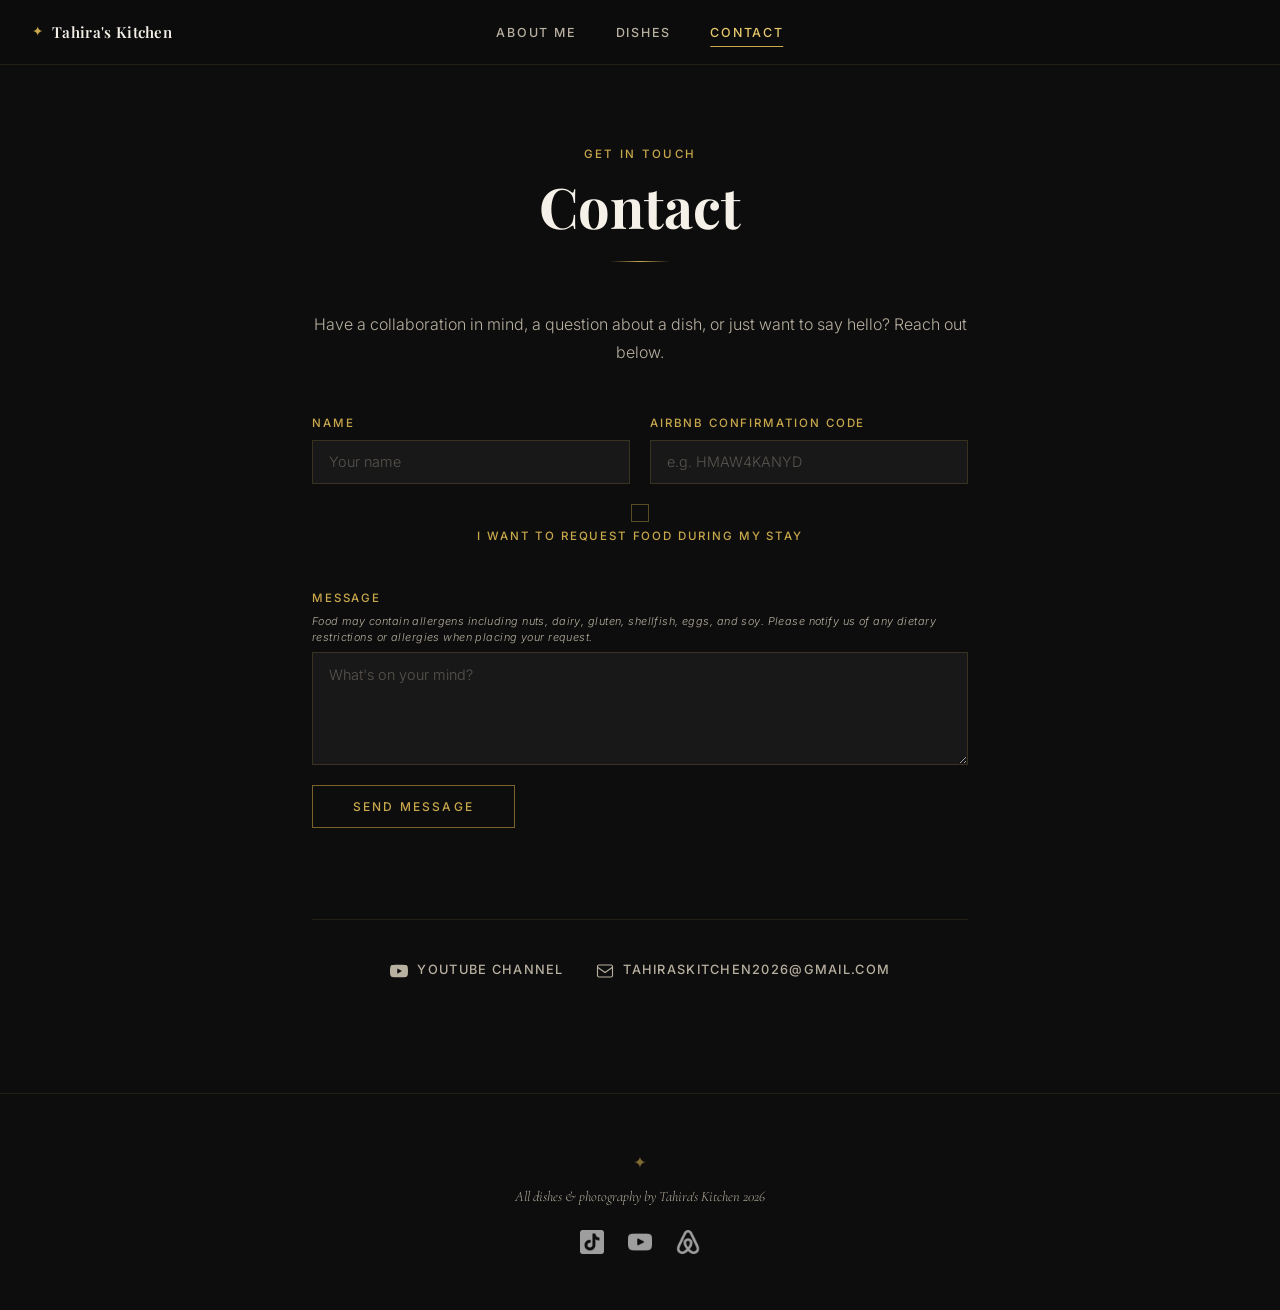
==== contact.html @ 58fab13c "Update contact.html" ====
<!DOCTYPE html>
<html lang="en">
<head>
  <!-- Favicon -->
  <link rel="icon" href="images/favicon.ico" type="image/x-icon">
  <link rel="icon" href="images/favicon.png" type="image/png" sizes="32x32">
  <link rel="icon" href="images/favicon.png" type="image/png" sizes="192x192">
  <link rel="apple-touch-icon" href="images/favicon.png" sizes="180x180">
  <meta charset="UTF-8" />
  <meta name="viewport" content="width=device-width, initial-scale=1.0" />
  <title>Tahira's Kitchen — Contact</title>
  <link rel="stylesheet" href="style.css" />
  <link rel="preconnect" href="https://fonts.googleapis.com" />
  <link rel="preconnect" href="https://fonts.gstatic.com" crossorigin />
  <link href="https://fonts.googleapis.com/css2?family=Playfair+Display:ital,wght@0,400;0,600;0,700;1,400;1,600&family=Inter:wght@300;400;500&family=Cormorant+Garamond:ital,wght@1,300;1,400&display=swap" rel="stylesheet" />
</head>
<body data-page="contact">

  <nav class="nav" id="nav" role="navigation" aria-label="Main navigation">
    <div class="nav-inner">
      <div class="nav-logo">
        <span class="nav-logo-mark">✦</span>
        <a href="index.html" class="nav-logo-text">Tahira's Kitchen</a>
      </div>
      <ul class="nav-links" role="list">
        <li><a href="index.html"   class="nav-link" data-page="about">About Me</a></li>
        <li><a href="dishes.html"  class="nav-link" data-page="dishes">Dishes</a></li>
        <li><a href="contact.html" class="nav-link" data-page="contact">Contact</a></li>
      </ul>
      <button class="nav-hamburger" id="hamburger" aria-label="Open menu" aria-expanded="false" aria-controls="mobile-menu">
        <span class="bar"></span>
        <span class="bar"></span>
        <span class="bar"></span>
      </button>
    </div>
    <div class="nav-mobile-menu" id="mobile-menu" aria-hidden="true">
      <ul role="list">
        <li><a href="index.html"   class="nav-mobile-link" data-page="about">About Me</a></li>
        <li><a href="dishes.html"  class="nav-mobile-link" data-page="dishes">Dishes</a></li>
        <li><a href="contact.html" class="nav-mobile-link" data-page="contact">Contact</a></li>
      </ul>
    </div>
  </nav>

  <main>
    <div class="section-header">
      <p class="section-eyebrow">Get in Touch</p>
      <h1 class="section-title">Contact</h1>
      <div class="header-rule"></div>
    </div>

    <div class="contact-wrap">
      <p class="contact-intro">Have a collaboration in mind, a question about a dish, or just want to say hello? Reach out below.</p>

      <form class="contact-form" id="contact-form" onsubmit="handleContactSubmit(event)">
        <div class="form-row">
          <div class="form-field">
            <label for="contact-name">Name</label>
            <input type="text" id="contact-name" name="name" placeholder="Your name" required />
          </div>
          <div class="form-field">
            <label for="contact-airbnb">Airbnb Confirmation Code</label>
            <input type="text" id="contact-airbnb" name="airbnb_code" placeholder="e.g. HMAW4KANYD" />
          </div>
        </div>
        <!-- Food order toggle -->
        <div class="form-field order-toggle-field">
          <label class="order-toggle-label">
            <span class="order-toggle-checkbox-wrap">
              <input type="checkbox" id="order-toggle" class="order-toggle-input" />
              <span class="order-toggle-box"></span>
            </span>
            I want to request food during my stay
          </label>
        </div>

        <!-- Order panel (hidden until checkbox checked) -->
        <div class="order-panel" id="order-panel" aria-hidden="true">

          <!-- STEP 1: Date range picker -->
          <div class="order-step" id="order-step-dates">
            <p class="order-list-eyebrow">Step 1 — Select your stay dates</p>
            <div class="order-cal-wrap">
              <div class="order-cal-fields">
                <div class="order-cal-field">
                  <label class="order-cal-label" for="order-checkin">Check-in</label>
                  <div class="order-cal-input-wrap">
                    <svg width="13" height="13" viewBox="0 0 13 13" fill="none" aria-hidden="true"><rect x="1" y="2" width="11" height="10" rx="1" stroke="currentColor" stroke-width="1.2"/><line x1="4" y1="1" x2="4" y2="4" stroke="currentColor" stroke-width="1.2" stroke-linecap="round"/><line x1="9" y1="1" x2="9" y2="4" stroke="currentColor" stroke-width="1.2" stroke-linecap="round"/><line x1="1" y1="5.5" x2="12" y2="5.5" stroke="currentColor" stroke-width="1.2"/></svg>
                    <input type="date" id="order-checkin" class="order-cal-input" />
                  </div>
                </div>
                <span class="order-cal-arrow">→</span>
                <div class="order-cal-field">
                  <label class="order-cal-label" for="order-checkout">Check-out</label>
                  <div class="order-cal-input-wrap">
                    <svg width="13" height="13" viewBox="0 0 13 13" fill="none" aria-hidden="true"><rect x="1" y="2" width="11" height="10" rx="1" stroke="currentColor" stroke-width="1.2"/><line x1="4" y1="1" x2="4" y2="4" stroke="currentColor" stroke-width="1.2" stroke-linecap="round"/><line x1="9" y1="1" x2="9" y2="4" stroke="currentColor" stroke-width="1.2" stroke-linecap="round"/><line x1="1" y1="5.5" x2="12" y2="5.5" stroke="currentColor" stroke-width="1.2"/></svg>
                    <input type="date" id="order-checkout" class="order-cal-input" />
                  </div>
                </div>
              </div>
              <p class="order-cal-hint" id="order-cal-hint"></p>
              <button type="button" class="order-cal-confirm-btn" id="order-cal-confirm">Continue to Menu</button>
            </div>
          </div>

          <!-- STEP 2: Per-night accordion (injected by JS) -->
          <div class="order-step" id="order-step-nights" hidden>
            <p class="order-list-eyebrow">Step 2 — Choose dishes &amp; time for each night</p>
            <div id="order-nights-wrap"></div>
            <div class="order-footer">
              <div class="order-total-wrap">
                <span class="order-total-label">Estimated Total</span>
                <span class="order-total-value" id="order-total-value">$0</span>
              </div>
              <button type="button" class="order-finish-btn" id="order-finish-btn">Finish Order</button>
            </div>
          </div>

          <!-- STEP 3: Summary (shown after Finish) -->
          <div class="order-summary" id="order-summary" hidden>
            <div class="order-summary-inner">
              <div class="order-summary-lines" id="order-summary-lines"></div>
              <div class="order-summary-total-row">
                <span class="order-summary-total-label">Total</span>
                <span class="order-summary-total-value" id="order-summary-total"></span>
              </div>
            </div>
            <button type="button" class="order-edit-btn" id="order-edit-btn">
              <svg width="11" height="11" viewBox="0 0 11 11" fill="none" xmlns="http://www.w3.org/2000/svg" aria-hidden="true">
                <path d="M7.5 1.5 9.5 3.5 3.5 9.5H1.5V7.5L7.5 1.5Z" stroke="currentColor" stroke-width="1.2" stroke-linejoin="round"/>
              </svg>
              Edit Order
            </button>
          </div>

          <!-- Hidden field: full order serialized for email -->
          <input type="hidden" name="food_order" id="food-order-hidden" />
        </div>

        <div class="form-field">
          <label for="contact-message">
            Message
            <span class="form-field-hint">Food may contain allergens including nuts, dairy, gluten, shellfish, eggs, and soy. Please notify us of any dietary restrictions or allergies when placing your request.</span>
          </label>
          <textarea id="contact-message" name="message" rows="5" placeholder="What's on your mind?" required></textarea>
        </div>
        <button type="submit" class="contact-submit">Send Message</button>
        <p class="form-note" id="form-note" aria-live="polite"></p>
      </form>

      <div class="contact-links">
        <a href="https://www.youtube.com/@TahirasKitchen2026" target="_blank" rel="noopener noreferrer" class="contact-social">
          <svg width="18" height="18" viewBox="0 0 24 24" fill="currentColor" aria-hidden="true"><path d="M23.5 6.2a3 3 0 0 0-2.1-2.1C19.5 3.6 12 3.6 12 3.6s-7.5 0-9.4.5A3 3 0 0 0 .5 6.2C0 8.1 0 12 0 12s0 3.9.5 5.8a3 3 0 0 0 2.1 2.1c1.9.5 9.4.5 9.4.5s7.5 0 9.4-.5a3 3 0 0 0 2.1-2.1C24 15.9 24 12 24 12s0-3.9-.5-5.8zM9.7 15.5V8.5l6.3 3.5-6.3 3.5z"/></svg>
          YouTube Channel
        </a>
        <a href="mailto:TahirasKitchen2026@gmail.com" class="contact-social">
          <svg width="18" height="18" viewBox="0 0 24 24" fill="none" stroke="currentColor" stroke-width="1.5" aria-hidden="true"><rect x="2" y="4" width="20" height="16" rx="2"/><path d="m2 7 10 7 10-7"/></svg>
          TahirasKitchen2026@gmail.com
        </a>
      </div>
    </div>
  </main>

  <footer class="site-footer">
    <div class="footer-inner">
      <span class="footer-mark">✦</span>
      <p>All dishes &amp; photography by <em>Tahira's Kitchen 2026</em></p>
      <div class="footer-social">
        <a href="https://www.tiktok.com/@Tahi.t1" target="_blank" rel="noopener noreferrer" class="footer-social-link" aria-label="TikTok">
          <img src="images/tiktok.png" alt="TikTok" class="footer-social-icon" />
        </a>
        <a href="https://www.youtube.com/@TahirasKitchen2026" target="_blank" rel="noopener noreferrer" class="footer-social-link" aria-label="YouTube">
          <img src="images/youtube.png" alt="YouTube" class="footer-social-icon" />
        </a>
        <a href="https://www.airbnb.com/rooms/YourListingID" target="_blank" rel="noopener noreferrer" class="footer-social-link" aria-label="Airbnb">
          <img src="images/airbnb.png" alt="Airbnb" class="footer-social-icon" />
        </a>
      </div>
    </div>
  </footer>

  <script src="main.js"></script>
</body>
</html>
---- style.css ----
/* ============================================
   THE PORTRAIT KITCHEN — style.css
   Palette: Matte Black / Warm White / Gold
   ============================================ */

:root {
  --black:       #0d0d0d;
  --black-soft:  #141414;
  --black-card:  #181818;
  --black-hover: #1e1e1e;
  --white:       #f5f0e8;
  --white-dim:   #b8b0a0;
  --gold:        #c9a84c;
  --gold-bright: #e8c96d;
  --gold-dim:    #7a6228;
  --gold-glow:   rgba(201, 168, 76, 0.15);

  --font-display: 'Playfair Display', Georgia, serif;
  --font-body:    'Inter', system-ui, sans-serif;
  --font-italic:  'Cormorant Garamond', Georgia, serif;

  --nav-h: 64px;
  --transition: 0.4s cubic-bezier(0.25, 0.46, 0.45, 0.94);
}

/* ---- Reset & Base ---- */
*, *::before, *::after { box-sizing: border-box; margin: 0; padding: 0; }

html { scroll-behavior: smooth; }

body {
  background: var(--black);
  color: var(--white);
  font-family: var(--font-body);
  font-weight: 300;
  line-height: 1.6;
  -webkit-font-smoothing: antialiased;
}

img { display: block; width: 100%; height: 100%; object-fit: cover; }

a { text-decoration: none; color: inherit; }

ul[role="list"] { list-style: none; }


/* ================================================
   NAV
   ================================================ */

.nav {
  position: sticky;
  top: 0;
  z-index: 100;
  background: rgba(13, 13, 13, 0.96);
  backdrop-filter: blur(10px);
  -webkit-backdrop-filter: blur(10px);
  border-bottom: 1px solid rgba(201, 168, 76, 0.12);
}

.nav-inner {
  display: flex;
  align-items: center;
  justify-content: space-between;
  height: var(--nav-h);
  max-width: 1400px;
  margin: 0 auto;
  padding: 0 2rem;
  position: relative;
}

/* Logo — always left column */
.nav-logo {
  display: flex;
  align-items: center;
  gap: 0.55rem;
  justify-self: start;
}

.nav-logo-mark {
  color: var(--gold);
  font-size: 0.85rem;
  animation: pulse-gold 3s ease-in-out infinite;
}

.nav-logo-text {
  font-family: var(--font-display);
  font-size: 0.95rem;
  font-weight: 600;
  letter-spacing: 0.02em;
  color: var(--white);
  white-space: nowrap;
}

/* Desktop nav links — absolutely centered in the bar */
.nav-links {
  position: absolute;
  left: 50%;
  transform: translateX(-50%);
  display: flex;
  align-items: center;
  gap: 0.25rem;
}

.nav-link {
  position: relative;
  padding: 0.45rem 1.1rem;
  font-size: 0.78rem;
  letter-spacing: 0.14em;
  text-transform: uppercase;
  font-weight: 500;
  color: var(--white-dim);
  transition: color var(--transition);
}

.nav-link::after {
  content: '';
  position: absolute;
  bottom: 0;
  left: 50%;
  transform: translateX(-50%);
  width: 0;
  height: 1px;
  background: var(--gold);
  transition: width 0.35s ease;
}

.nav-link:hover {
  color: var(--white);
}

.nav-link:hover::after,
.nav-link.active::after {
  width: calc(100% - 2.2rem);
}

.nav-link.active {
  color: var(--gold-bright);
}

/* Hamburger — hidden on desktop */
.nav-hamburger {
  display: none;
  flex-direction: column;
  justify-content: center;
  gap: 5px;
  width: 36px;
  height: 36px;
  background: none;
  border: none;
  cursor: pointer;
  padding: 4px;
}

.bar {
  display: block;
  width: 100%;
  height: 1.5px;
  background: var(--white);
  border-radius: 2px;
  transition: transform 0.35s ease, opacity 0.25s ease;
  transform-origin: center;
}

/* Hamburger open state */
.nav-hamburger.open .bar:nth-child(1) { transform: translateY(6.5px) rotate(45deg); }
.nav-hamburger.open .bar:nth-child(2) { opacity: 0; transform: scaleX(0); }
.nav-hamburger.open .bar:nth-child(3) { width: 100%; transform: translateY(-6.5px) rotate(-45deg); }

/* Mobile dropdown */
.nav-mobile-menu {
  overflow: hidden;
  max-height: 0;
  transition: max-height 0.4s cubic-bezier(0.25, 0.46, 0.45, 0.94);
  border-top: 0px solid rgba(201, 168, 76, 0);
}

.nav-mobile-menu.open {
  max-height: 220px;
  border-top: 1px solid rgba(201, 168, 76, 0.12);
}

.nav-mobile-menu ul {
  display: flex;
  flex-direction: column;
  align-items: center;
  padding: 0.5rem 0 1rem;
}

.nav-mobile-link {
  display: block;
  padding: 0.85rem 2rem;
  font-size: 0.82rem;
  letter-spacing: 0.14em;
  text-transform: uppercase;
  font-weight: 500;
  color: var(--white-dim);
  text-align: center;
  transition: color 0.25s ease;
}

.nav-mobile-link:hover,
.nav-mobile-link.active {
  color: var(--gold-bright);
}


/* ================================================
   PAGE SECTIONS
   ================================================ */

.page-section {
  scroll-margin-top: var(--nav-h);
}


/* ================================================
   ABOUT SECTION
   ================================================ */

.hero {
  text-align: center;
  padding: 5rem 2rem 2rem;
}

.hero-inner {
  display: flex;
  flex-direction: column;
  align-items: center;
  gap: 0.6rem;
}

@keyframes pulse-gold {
  0%, 100% { opacity: 1; transform: scale(1); }
  50%       { opacity: 0.6; transform: scale(0.88); }
}

.logo-mark {
  color: var(--gold);
  font-size: 1.6rem;
  animation: pulse-gold 3s ease-in-out infinite;
  margin-bottom: 0.25rem;
}

.site-title {
  font-family: var(--font-display);
  font-size: clamp(2.6rem, 7vw, 5.5rem);
  font-weight: 700;
  letter-spacing: -0.01em;
  color: var(--white);
  line-height: 1.1;
}

.site-tagline {
  font-family: var(--font-italic);
  font-style: italic;
  font-size: clamp(0.95rem, 2vw, 1.2rem);
  color: var(--gold);
  font-weight: 300;
  letter-spacing: 0.08em;
}

.header-rule {
  width: 60px;
  height: 1px;
  background: linear-gradient(90deg, transparent, var(--gold), transparent);
  margin: 1.5rem auto 0;
}

/* About body */
.about-content {
  max-width: 1100px;
  margin: 0 auto;
  padding: 4rem 2rem 6rem;
}

.about-grid {
  display: grid;
  grid-template-columns: 1fr 1.4fr;
  gap: 4rem;
  align-items: start;
}

.about-photo-wrap {
  position: sticky;
  top: calc(var(--nav-h) + 2rem);
}

.about-photo-placeholder {
  aspect-ratio: 3 / 4;
  background: var(--black-card);
  border: 1px solid rgba(201, 168, 76, 0.15);
  display: flex;
  align-items: center;
  justify-content: center;
  color: var(--gold-dim);
  font-size: 0.8rem;
  letter-spacing: 0.1em;
  text-transform: uppercase;
  font-style: italic;
}

/* Replace the placeholder with a real image:
   <img src="images/your-photo.jpg" alt="Your Name" class="about-photo" />
   and give it:  width:100%; height:100%; object-fit:cover; */

.about-eyebrow {
  font-size: 0.72rem;
  letter-spacing: 0.2em;
  text-transform: uppercase;
  color: var(--gold);
  font-weight: 500;
  margin-bottom: 1rem;
}

.about-heading {
  font-family: var(--font-display);
  font-size: clamp(1.8rem, 4vw, 2.8rem);
  font-weight: 600;
  line-height: 1.2;
  color: var(--white);
  margin-bottom: 1.75rem;
}

.about-heading em {
  font-style: italic;
  color: var(--gold-bright);
}

.about-body {
  color: var(--white-dim);
  font-size: 1rem;
  line-height: 1.85;
  margin-bottom: 1.25rem;
}

.about-cta {
  display: inline-block;
  margin-top: 1rem;
  padding: 0.75rem 2rem;
  border: 1px solid var(--gold-dim);
  font-size: 0.75rem;
  letter-spacing: 0.18em;
  text-transform: uppercase;
  color: var(--gold);
  font-weight: 500;
  transition: background var(--transition), color var(--transition), border-color var(--transition);
}

.about-cta:hover {
  background: var(--gold);
  color: var(--black);
  border-color: var(--gold);
}


/* ================================================
   SECTION HEADERS (Dishes / Contact)
   ================================================ */

.section-header {
  text-align: center;
  padding: 5rem 2rem 3rem;
}

.section-eyebrow {
  font-size: 0.72rem;
  letter-spacing: 0.2em;
  text-transform: uppercase;
  color: var(--gold);
  font-weight: 500;
  margin-bottom: 0.75rem;
}

.section-title {
  font-family: var(--font-display);
  font-size: clamp(2rem, 5vw, 3.5rem);
  font-weight: 700;
  color: var(--white);
  line-height: 1.1;
  margin-bottom: 0.75rem;
}

.section-sub {
  font-size: 0.82rem;
  color: var(--white-dim);
  letter-spacing: 0.1em;
  text-transform: uppercase;
}


/* ================================================
   GALLERY GRID
   ================================================ */

.gallery {
  display: grid;
  grid-template-columns: repeat(auto-fill, minmax(min(100%, 340px), 1fr));
  gap: 1.5px;
  max-width: 1400px;
  margin: 0 auto;
  padding: 0 1.5px 6rem;
}


/* ================================================
   CARDS
   ================================================ */

.card {
  position: relative;
  background: var(--black-card);
  overflow: hidden;
  cursor: pointer;
  aspect-ratio: 4 / 5;
  opacity: 0;
  transform: translateY(24px);
  transition: opacity 0.6s ease, transform 0.6s ease;
}

.card.visible {
  opacity: 1;
  transform: translateY(0);
}

/* Shimmer sweep */
.card::before {
  content: '';
  position: absolute;
  inset: 0;
  background: linear-gradient(
    115deg,
    transparent 30%,
    rgba(201, 168, 76, 0.08) 50%,
    transparent 70%
  );
  background-size: 200% 100%;
  background-position: -100% 0;
  z-index: 2;
  transition: background-position 0.7s ease;
  pointer-events: none;
}

.card:hover::before { background-position: 200% 0; }

/* Gold border reveal */
.card::after {
  content: '';
  position: absolute;
  inset: 0;
  border: 1px solid transparent;
  transition: border-color var(--transition);
  z-index: 3;
  pointer-events: none;
}

.card:hover::after { border-color: var(--gold-dim); }

.card-image {
  position: absolute;
  inset: 0;
  overflow: hidden;
}

.card-image img {
  transition: transform 0.8s cubic-bezier(0.25, 0.46, 0.45, 0.94), filter 0.8s ease;
  filter: grayscale(20%) brightness(0.85);
}

.card:hover .card-image img {
  transform: scale(1.06);
  filter: grayscale(0%) brightness(0.75);
}

.card-overlay {
  position: absolute;
  inset: 0;
  background: linear-gradient(to top, rgba(0,0,0,0.92) 0%, rgba(0,0,0,0.5) 40%, rgba(0,0,0,0.1) 70%, transparent 100%);
  z-index: 1;
}

.card-content {
  position: absolute;
  bottom: 0;
  left: 0;
  right: 0;
  padding: 1.75rem 1.5rem 1.5rem;
  z-index: 4;
  transform: translateY(4px);
  transition: transform var(--transition);
}

.card:hover .card-content { transform: translateY(0); }

.card-category {
  font-size: 0.68rem;
  letter-spacing: 0.18em;
  text-transform: uppercase;
  color: var(--gold);
  margin-bottom: 0.5rem;
  font-weight: 500;
  opacity: 0;
  transform: translateY(6px);
  transition: opacity 0.4s ease 0.05s, transform 0.4s ease 0.05s;
}

.card:hover .card-category { opacity: 1; transform: translateY(0); }

.card-title {
  font-family: var(--font-display);
  font-size: clamp(1.1rem, 2.5vw, 1.45rem);
  font-weight: 600;
  line-height: 1.25;
  margin-bottom: 0.65rem;
  color: var(--white);
}

/* Title row: title left, price right */
.card-title-row {
  display: flex;
  align-items: baseline;
  justify-content: space-between;
  gap: 0.75rem;
  margin-bottom: 0.65rem;
}

.card-price {
  font-family: var(--font-body);
  font-size: 0.8rem;
  font-weight: 500;
  letter-spacing: 0.06em;
  color: var(--gold-bright);
  white-space: nowrap;
  flex-shrink: 0;
  opacity: 0.9;
}

.card-description {
  font-size: 0.82rem;
  color: var(--white-dim);
  line-height: 1.6;
  font-weight: 300;
  max-height: 0;
  overflow: hidden;
  opacity: 0;
  transition: max-height 0.5s ease, opacity 0.4s ease 0.1s;
}

.card:hover .card-description { max-height: 80px; opacity: 1; }

.card-image-fallback {
  position: absolute;
  inset: 0;
  background: linear-gradient(135deg, #1a1a1a, #0d0d0d);
  display: flex;
  align-items: center;
  justify-content: center;
  font-size: 3rem;
  opacity: 0.3;
}


/* ================================================
   CARD FLIP — Ingredient List
   ================================================ */

/* Wrapper that holds perspective */
.card-flip-wrapper {
  perspective: 1200px;
  position: absolute;
  inset: 0;
  pointer-events: none; /* let the front face handle its own clicks */
}

/* Inner container that rotates */
.card-flip-inner {
  position: relative;
  width: 100%;
  height: 100%;
  transform-style: preserve-3d;
  transition: transform 0.65s cubic-bezier(0.4, 0.2, 0.2, 1);
  pointer-events: none;
}

/* Flipped state — applied to .card.flipped .card-flip-inner */
.card.flipped .card-flip-inner {
  transform: rotateY(180deg);
}

/* Both faces */
.card-front,
.card-back {
  position: absolute;
  inset: 0;
  backface-visibility: hidden;
  -webkit-backface-visibility: hidden;
  pointer-events: auto;
}

/* Front face: holds the existing image + overlay + content */
.card-front {
  transform: rotateY(0deg);
}

/* Back face: ingredient panel */
.card-back {
  transform: rotateY(180deg);
  background: var(--black-card);
  border: 1px solid rgba(201, 168, 76, 0.18);
  display: flex;
  flex-direction: column;
  padding: 1.75rem 1.5rem 1.5rem;
  overflow-y: auto;
}

.card-back-header {
  display: flex;
  align-items: center;
  justify-content: space-between;
  margin-bottom: 1.1rem;
  padding-bottom: 0.75rem;
  border-bottom: 1px solid rgba(201, 168, 76, 0.15);
  flex-shrink: 0;
}

.card-back-title {
  font-family: var(--font-display);
  font-size: 0.88rem;
  font-weight: 600;
  color: var(--white);
  line-height: 1.3;
}

.card-back-close {
  background: none;
  border: none;
  color: var(--gold);
  font-size: 1.1rem;
  cursor: pointer;
  line-height: 1;
  padding: 0.2rem 0.35rem;
  opacity: 0.7;
  transition: opacity 0.2s ease;
  flex-shrink: 0;
}

.card-back-close:hover { opacity: 1; }

.card-back-eyebrow {
  font-size: 0.65rem;
  letter-spacing: 0.18em;
  text-transform: uppercase;
  color: var(--gold);
  font-weight: 500;
  margin-bottom: 0.6rem;
  flex-shrink: 0;
}

.card-ingredients {
  list-style: none;
  display: flex;
  flex-direction: column;
  gap: 0.45rem;
  overflow-y: auto;
  flex: 1;
}

.card-ingredients li {
  display: flex;
  align-items: center;
  gap: 0.55rem;
  font-size: 0.8rem;
  color: var(--white-dim);
  font-weight: 300;
  line-height: 1.4;
}

.card-ingredients li::before {
  content: '✦';
  color: var(--gold);
  font-size: 0.45rem;
  flex-shrink: 0;
  opacity: 0.7;
}

/* Actions container: stacks vertically on desktop, side-by-side on mobile */
.card-actions {
  display: flex;
  flex-direction: column;
  gap: 0.35rem;
  margin-top: 0.85rem;
  opacity: 0;
  transform: translateY(6px);
  transition: opacity 0.35s ease 0.1s, transform 0.35s ease 0.1s;
}

.card:hover .card-actions { opacity: 1; transform: translateY(0); }

/* Ingredient List button */
.card-ingredients-btn {
  display: inline-flex;
  align-items: center;
  gap: 0.4rem;
  font-size: 0.72rem;
  letter-spacing: 0.14em;
  text-transform: uppercase;
  color: var(--white-dim);
  font-weight: 500;
  background: none;
  border: none;
  cursor: pointer;
  padding: 0;
  font-family: var(--font-body);
  transition: color 0.25s ease;
}

.card-ingredients-btn:hover { color: var(--gold-bright); }

/* Watch on YouTube link */
.card-watch {
  display: inline-flex;
  align-items: center;
  gap: 0.4rem;
  font-size: 0.72rem;
  letter-spacing: 0.14em;
  text-transform: uppercase;
  color: var(--gold);
  font-weight: 500;
}

.card-watch svg { flex-shrink: 0; }



/* ================================================
   FILTER TOOLBAR
   ================================================ */

.filter-toolbar {
  display: flex;
  align-items: center;
  justify-content: space-between;
  gap: 1rem;
  max-width: 1400px;
  margin: 0 auto 0;
  padding: 1.25rem 1.5px 1.5rem;
}

/* ---- Left side ---- */
.filter-left {
  display: flex;
  align-items: center;
  gap: 0.75rem;
  flex-shrink: 0;
}

.filter-dropdown-wrap {
  position: relative;
}

.filter-btn {
  display: inline-flex;
  align-items: center;
  gap: 0.5rem;
  padding: 0.55rem 1.1rem;
  background: transparent;
  border: 1px solid rgba(201, 168, 76, 0.3);
  color: var(--white-dim);
  font-family: var(--font-body);
  font-size: 0.72rem;
  letter-spacing: 0.14em;
  text-transform: uppercase;
  font-weight: 500;
  cursor: pointer;
  transition: color var(--transition), border-color var(--transition), background var(--transition);
  white-space: nowrap;
  position: relative;
}

.filter-btn:hover,
.filter-btn.active {
  color: var(--gold-bright);
  border-color: var(--gold);
}

.filter-btn.active {
  background: rgba(201, 168, 76, 0.08);
}

.filter-active-count {
  display: none;
  background: var(--gold);
  color: var(--black);
  font-size: 0.6rem;
  font-weight: 700;
  min-width: 16px;
  height: 16px;
  border-radius: 8px;
  padding: 0 4px;
  align-items: center;
  justify-content: center;
  line-height: 1;
}

.filter-active-count.visible {
  display: inline-flex;
}

/* Filter panel (dropdown) */
.filter-panel {
  position: absolute;
  top: calc(100% + 8px);
  left: 0;
  z-index: 200;
  background: #1a1a1a;
  border: 1px solid rgba(201, 168, 76, 0.2);
  min-width: 220px;
  padding: 1rem;
  opacity: 0;
  transform: translateY(-6px);
  pointer-events: none;
  transition: opacity 0.25s ease, transform 0.25s ease;
}

.filter-panel.open {
  opacity: 1;
  transform: translateY(0);
  pointer-events: auto;
}

.filter-panel-header {
  display: flex;
  align-items: center;
  justify-content: space-between;
  margin-bottom: 0.85rem;
  padding-bottom: 0.65rem;
  border-bottom: 1px solid rgba(201, 168, 76, 0.12);
}

.filter-panel-title {
  font-size: 0.68rem;
  letter-spacing: 0.18em;
  text-transform: uppercase;
  color: var(--gold);
  font-weight: 500;
}

.filter-clear-btn {
  background: none;
  border: none;
  font-family: var(--font-body);
  font-size: 0.68rem;
  letter-spacing: 0.08em;
  text-transform: uppercase;
  color: var(--white-dim);
  cursor: pointer;
  padding: 0;
  transition: color 0.2s ease;
}

.filter-clear-btn:hover { color: var(--gold-bright); }

.filter-tag-list {
  display: flex;
  flex-direction: column;
  gap: 0.5rem;
  margin-bottom: 1rem;
  list-style: none;
}

.filter-tag-item {
  display: flex;
  align-items: center;
  gap: 0.6rem;
  cursor: pointer;
}

.filter-tag-item input[type="checkbox"] {
  appearance: none;
  -webkit-appearance: none;
  width: 14px;
  height: 14px;
  border: 1px solid rgba(201, 168, 76, 0.35);
  background: transparent;
  cursor: pointer;
  flex-shrink: 0;
  position: relative;
  transition: border-color 0.2s ease, background 0.2s ease;
}

.filter-tag-item input[type="checkbox"]:checked {
  background: var(--gold);
  border-color: var(--gold);
}

.filter-tag-item input[type="checkbox"]:checked::after {
  content: '';
  position: absolute;
  left: 3px;
  top: 1px;
  width: 5px;
  height: 8px;
  border: 1.5px solid var(--black);
  border-top: none;
  border-left: none;
  transform: rotate(45deg);
}

.filter-tag-item label {
  font-size: 0.8rem;
  color: var(--white-dim);
  cursor: pointer;
  font-weight: 300;
  transition: color 0.2s ease;
  user-select: none;
}

.filter-tag-item:hover label,
.filter-tag-item input:checked + label {
  color: var(--white);
}

.filter-apply-btn {
  width: 100%;
  padding: 0.55rem;
  background: transparent;
  border: 1px solid var(--gold-dim);
  color: var(--gold);
  font-family: var(--font-body);
  font-size: 0.7rem;
  letter-spacing: 0.16em;
  text-transform: uppercase;
  font-weight: 500;
  cursor: pointer;
  transition: background var(--transition), color var(--transition), border-color var(--transition);
}

.filter-apply-btn:hover {
  background: var(--gold);
  color: var(--black);
  border-color: var(--gold);
}

/* ---- Right side: search ---- */
.filter-right {
  flex: 1;
  max-width: 320px;
  margin-left: auto;
}

.filter-search-wrap {
  position: relative;
  display: flex;
  align-items: center;
}

.filter-search-icon {
  position: absolute;
  left: 0.8rem;
  color: var(--white-dim);
  pointer-events: none;
  flex-shrink: 0;
}

.filter-search {
  width: 100%;
  background: var(--black-card);
  border: 1px solid rgba(201, 168, 76, 0.18);
  color: var(--white);
  font-family: var(--font-body);
  font-size: 0.82rem;
  font-weight: 300;
  padding: 0.55rem 2.2rem 0.55rem 2.4rem;
  outline: none;
  transition: border-color var(--transition);
  -webkit-appearance: none;
}

.filter-search::placeholder { color: rgba(184, 176, 160, 0.4); }
.filter-search:focus { border-color: var(--gold); }
/* hide browser's native clear X */
.filter-search::-webkit-search-cancel-button { display: none; }

.filter-search-clear {
  position: absolute;
  right: 0.6rem;
  background: none;
  border: none;
  color: var(--white-dim);
  font-size: 0.72rem;
  cursor: pointer;
  padding: 0.2rem;
  line-height: 1;
  transition: color 0.2s ease;
}

.filter-search-clear:hover { color: var(--gold-bright); }

/* Results message */
.filter-results-msg {
  text-align: center;
  font-size: 0.78rem;
  letter-spacing: 0.1em;
  text-transform: uppercase;
  color: var(--white-dim);
  font-style: italic;
  min-height: 1.2em;
  padding: 0 1.5px 1rem;
  max-width: 1400px;
  margin: 0 auto;
}

/* No-results message inside gallery */
.gallery-empty-msg {
  grid-column: 1 / -1;
  padding: 4rem 2rem;
  text-align: center;
  color: var(--white-dim);
  font-style: italic;
  font-size: 0.9rem;
}


/* ================================================
   CONTACT — FOOD ORDER PANEL
   ================================================ */

/* Toggle row */
.order-toggle-field { margin-bottom: 0.25rem; }

.order-toggle-label {
  display: inline-flex;
  align-items: center;
  gap: 0.75rem;
  cursor: pointer;
  font-size: 0.88rem;
  color: var(--white);
  font-weight: 400;
  user-select: none;
  letter-spacing: 0.02em;
}

.order-toggle-checkbox-wrap {
  position: relative;
  flex-shrink: 0;
  width: 18px;
  height: 18px;
}

.order-toggle-input {
  position: absolute;
  opacity: 0;
  width: 0;
  height: 0;
}

.order-toggle-box {
  display: block;
  width: 18px;
  height: 18px;
  border: 1px solid rgba(201, 168, 76, 0.4);
  background: transparent;
  transition: background 0.2s ease, border-color 0.2s ease;
  flex-shrink: 0;
  position: relative;
}

.order-toggle-input:checked ~ .order-toggle-box {
  background: var(--gold);
  border-color: var(--gold);
}

.order-toggle-input:checked ~ .order-toggle-box::after {
  content: '';
  position: absolute;
  left: 4px;
  top: 1px;
  width: 6px;
  height: 10px;
  border: 2px solid var(--black);
  border-top: none;
  border-left: none;
  transform: rotate(45deg);
}

/* Panel container */
.order-panel {
  overflow: hidden;
  max-height: 0;
  opacity: 0;
  transition: max-height 0.45s cubic-bezier(0.4, 0, 0.2, 1),
              opacity 0.3s ease,
              margin 0.3s ease;
  margin-bottom: 0;
}

.order-panel.open {
  max-height: 600px;
  opacity: 1;
  margin-bottom: 1.25rem;
}

/* Dish list scroll area */
.order-list-wrap {
  border: 1px solid rgba(201, 168, 76, 0.18);
  background: rgba(0,0,0,0.25);
}

.order-list-eyebrow {
  font-size: 0.65rem;
  letter-spacing: 0.18em;
  text-transform: uppercase;
  color: var(--gold);
  font-weight: 500;
  padding: 0.9rem 1.1rem 0.6rem;
  border-bottom: 1px solid rgba(201, 168, 76, 0.1);
}

.order-dish-list {
  list-style: none;
  max-height: 280px;
  overflow-y: auto;
  overscroll-behavior: contain;
  scrollbar-width: thin;
  scrollbar-color: rgba(201,168,76,0.3) transparent;
}

.order-dish-list::-webkit-scrollbar { width: 4px; }
.order-dish-list::-webkit-scrollbar-track { background: transparent; }
.order-dish-list::-webkit-scrollbar-thumb { background: rgba(201,168,76,0.3); border-radius: 2px; }

/* Each dish row */
.order-dish-item {
  display: flex;
  align-items: center;
  gap: 0.75rem;
  padding: 0.7rem 1.1rem;
  border-bottom: 1px solid rgba(255,255,255,0.04);
  transition: background 0.18s ease;
}

.order-dish-item:last-child { border-bottom: none; }
.order-dish-item:hover { background: rgba(201,168,76,0.04); }

/* Custom checkbox */
.order-dish-cb-wrap {
  position: relative;
  width: 16px;
  height: 16px;
  flex-shrink: 0;
}

.order-dish-cb {
  position: absolute;
  opacity: 0;
  width: 0;
  height: 0;
}

.order-dish-cb-box {
  display: block;
  width: 16px;
  height: 16px;
  border: 1px solid rgba(201,168,76,0.35);
  background: transparent;
  cursor: pointer;
  transition: background 0.18s ease, border-color 0.18s ease;
  position: relative;
}

.order-dish-cb:checked ~ .order-dish-cb-box {
  background: var(--gold);
  border-color: var(--gold);
}

.order-dish-cb:checked ~ .order-dish-cb-box::after {
  content: '';
  position: absolute;
  left: 3px;
  top: 1px;
  width: 6px;
  height: 9px;
  border: 1.5px solid var(--black);
  border-top: none;
  border-left: none;
  transform: rotate(45deg);
}

.order-dish-label {
  flex: 1;
  cursor: pointer;
  display: flex;
  align-items: center;
  justify-content: flex-start;
  gap: 0.75rem;
  min-width: 0;
  user-select: none;
}

.order-dish-label .order-dish-price {
  margin-left: auto;
}

.order-dish-name {
  font-size: 0.82rem;
  color: var(--white-dim);
  font-weight: 300;
  white-space: nowrap;
  overflow: hidden;
  text-overflow: ellipsis;
  transition: color 0.18s ease;
}

.order-dish-item:has(.order-dish-cb:checked) .order-dish-name {
  color: var(--white);
}

.order-dish-item:has(.order-dish-cb:checked) .order-dish-label {
  color: var(--white);
}

.order-dish-price {
  font-size: 0.78rem;
  color: var(--gold);
  font-weight: 500;
  font-family: var(--font-display);
  flex-shrink: 0;
}

/* Quantity input — hidden until checked */
.order-qty-wrap {
  display: none;
  align-items: center;
  gap: 0.35rem;
  flex-shrink: 0;
}

.order-dish-item:has(.order-dish-cb:checked) .order-qty-wrap {
  display: flex;
}

.order-qty-btn {
  width: 22px;
  height: 22px;
  background: transparent;
  border: 1px solid rgba(201,168,76,0.3);
  color: var(--gold);
  font-size: 1rem;
  line-height: 1;
  cursor: pointer;
  display: flex;
  align-items: center;
  justify-content: center;
  transition: background 0.18s ease, border-color 0.18s ease;
  padding: 0;
  flex-shrink: 0;
}

.order-qty-btn:hover {
  background: rgba(201,168,76,0.12);
  border-color: var(--gold);
}

.order-qty-input {
  width: 32px;
  text-align: center;
  background: transparent;
  border: 1px solid rgba(201,168,76,0.2);
  color: var(--white);
  font-family: var(--font-body);
  font-size: 0.78rem;
  font-weight: 500;
  padding: 0.15rem 0;
  outline: none;
  -moz-appearance: textfield;
}

.order-qty-input::-webkit-inner-spin-button,
.order-qty-input::-webkit-outer-spin-button { -webkit-appearance: none; }

.order-qty-input:focus { border-color: var(--gold); }

/* Footer: total + finish button */
.order-footer {
  display: flex;
  align-items: center;
  justify-content: space-between;
  padding: 0.9rem 1.1rem;
  border-top: 1px solid rgba(201,168,76,0.12);
  gap: 1rem;
  flex-wrap: wrap;
}

.order-total-wrap {
  display: flex;
  flex-direction: column;
  gap: 0.1rem;
}

.order-total-label {
  font-size: 0.6rem;
  letter-spacing: 0.16em;
  text-transform: uppercase;
  color: var(--white-dim);
  font-weight: 500;
}

.order-total-value {
  font-family: var(--font-display);
  font-size: 1.2rem;
  font-weight: 600;
  color: var(--gold-bright);
  letter-spacing: 0.02em;
}

.order-finish-btn {
  padding: 0.55rem 1.4rem;
  background: transparent;
  border: 1px solid var(--gold);
  color: var(--gold);
  font-family: var(--font-body);
  font-size: 0.72rem;
  letter-spacing: 0.16em;
  text-transform: uppercase;
  font-weight: 500;
  cursor: pointer;
  transition: background var(--transition), color var(--transition);
  white-space: nowrap;
}

.order-finish-btn:hover {
  background: var(--gold);
  color: var(--black);
}

/* Summary (post-finish) */
.order-summary[hidden],
.order-list-wrap[hidden] {
  display: none !important;
}

.order-summary {
  border: 1px solid rgba(201,168,76,0.18);
  background: rgba(0,0,0,0.25);
  padding: 1rem 1.1rem;
  display: flex;
  align-items: flex-start;
  justify-content: space-between;
  gap: 1rem;
  flex-wrap: wrap;
}

.order-summary-inner { flex: 1; min-width: 0; }

.order-summary-lines {
  display: flex;
  flex-direction: column;
  gap: 0.3rem;
  margin-bottom: 0.75rem;
}

.order-summary-line {
  display: flex;
  justify-content: space-between;
  align-items: baseline;
  gap: 1rem;
  font-size: 0.8rem;
  color: var(--white-dim);
  font-weight: 300;
}

.order-summary-line-name {
  white-space: nowrap;
  overflow: hidden;
  text-overflow: ellipsis;
  flex: 1;
  min-width: 0;
}

.order-summary-line-price {
  color: var(--gold);
  font-weight: 500;
  flex-shrink: 0;
  font-family: var(--font-display);
}

.order-summary-total-row {
  display: flex;
  justify-content: space-between;
  align-items: baseline;
  gap: 1rem;
  padding-top: 0.6rem;
  border-top: 1px solid rgba(201,168,76,0.15);
}

.order-summary-total-label {
  font-size: 0.65rem;
  letter-spacing: 0.16em;
  text-transform: uppercase;
  color: var(--white-dim);
  font-weight: 500;
}

.order-summary-total-value {
  font-family: var(--font-display);
  font-size: 1.1rem;
  font-weight: 600;
  color: var(--gold-bright);
}

.order-edit-btn {
  display: inline-flex;
  align-items: center;
  gap: 0.45rem;
  background: none;
  border: 1px solid rgba(201,168,76,0.25);
  color: var(--white-dim);
  font-family: var(--font-body);
  font-size: 0.68rem;
  letter-spacing: 0.14em;
  text-transform: uppercase;
  cursor: pointer;
  padding: 0.45rem 0.85rem;
  transition: color 0.2s ease, border-color 0.2s ease;
  white-space: nowrap;
  align-self: flex-start;
}

.order-edit-btn:hover {
  color: var(--gold-bright);
  border-color: var(--gold);
}

@media (max-width: 640px) {
  .order-footer { flex-direction: column; align-items: stretch; }
  .order-finish-btn { text-align: center; }
  .order-summary { flex-direction: column; }
  .order-edit-btn { align-self: stretch; justify-content: center; }
}

/* ================================================
   CONTACT SECTION
   ================================================ */

.contact-wrap {
  max-width: 720px;
  margin: 0 auto;
  padding: 0 2rem 7rem;
}

.contact-intro {
  text-align: center;
  color: var(--white-dim);
  font-size: 1rem;
  line-height: 1.75;
  margin-bottom: 3rem;
}

.contact-form {
  display: flex;
  flex-direction: column;
  gap: 1.25rem;
}

.form-row {
  display: grid;
  grid-template-columns: 1fr 1fr;
  gap: 1.25rem;
}

.form-field {
  display: flex;
  flex-direction: column;
  gap: 0.45rem;
}

.form-field label {
  font-size: 0.72rem;
  letter-spacing: 0.16em;
  text-transform: uppercase;
  color: var(--gold);
  font-weight: 500;
  display: flex;
  flex-direction: column;
  gap: 0.3rem;
}

.form-field-hint {
  font-size: 0.68rem;
  letter-spacing: 0.04em;
  text-transform: none;
  color: var(--white-dim);
  font-weight: 300;
  font-style: italic;
  line-height: 1.5;
}

.form-field input,
.form-field textarea {
  background: var(--black-card);
  border: 1px solid rgba(201, 168, 76, 0.18);
  color: var(--white);
  font-family: var(--font-body);
  font-size: 0.9rem;
  font-weight: 300;
  padding: 0.8rem 1rem;
  border-radius: 0;
  outline: none;
  transition: border-color var(--transition);
  resize: vertical;
}

.form-field input::placeholder,
.form-field textarea::placeholder { color: rgba(184, 176, 160, 0.4); }

.form-field input:focus,
.form-field textarea:focus { border-color: var(--gold); }

.contact-submit {
  align-self: flex-start;
  padding: 0.8rem 2.5rem;
  background: transparent;
  border: 1px solid var(--gold-dim);
  color: var(--gold);
  font-family: var(--font-body);
  font-size: 0.75rem;
  letter-spacing: 0.18em;
  text-transform: uppercase;
  font-weight: 500;
  cursor: pointer;
  transition: background var(--transition), color var(--transition), border-color var(--transition);
}

.contact-submit:hover {
  background: var(--gold);
  color: var(--black);
  border-color: var(--gold);
}

.form-note {
  font-size: 0.82rem;
  color: var(--gold);
  font-style: italic;
  min-height: 1.2em;
}

.contact-links {
  display: flex;
  justify-content: center;
  gap: 2rem;
  margin-top: 3.5rem;
  padding-top: 2.5rem;
  border-top: 1px solid rgba(201, 168, 76, 0.12);
  flex-wrap: wrap;
}

.contact-social {
  display: inline-flex;
  align-items: center;
  gap: 0.6rem;
  font-size: 0.8rem;
  letter-spacing: 0.1em;
  text-transform: uppercase;
  color: var(--white-dim);
  font-weight: 500;
  transition: color var(--transition);
}

.contact-social:hover { color: var(--gold-bright); }


/* ================================================
   FOOTER
   ================================================ */

.site-footer {
  text-align: center;
  padding: 3.5rem 2rem;
  border-top: 1px solid rgba(201, 168, 76, 0.12);
}

.footer-inner {
  display: flex;
  flex-direction: column;
  align-items: center;
  gap: 0.6rem;
}

.footer-mark { color: var(--gold); font-size: 1rem; opacity: 0.6; }

.site-footer p {
  font-family: var(--font-italic);
  font-style: italic;
  font-size: 0.9rem;
  color: var(--white-dim);
}

.footer-social {
  display: flex;
  align-items: center;
  justify-content: center;
  gap: 1.5rem;
  margin-top: 0.75rem;
}

.footer-social-link {
  display: flex;
  align-items: center;
  justify-content: center;
  opacity: 0.6;
  transition: opacity 0.3s ease, transform 0.3s ease;
}

.footer-social-link:hover {
  opacity: 1;
  transform: translateY(-2px);
}

.footer-social-icon {
  width: 24px;
  height: 24px;
  object-fit: contain;
  filter: brightness(0) invert(1);
}


/* ================================================
   SCROLLBAR
   ================================================ */

::-webkit-scrollbar { width: 6px; }
::-webkit-scrollbar-track { background: var(--black); }
::-webkit-scrollbar-thumb { background: var(--gold-dim); border-radius: 3px; }
::-webkit-scrollbar-thumb:hover { background: var(--gold); }


/* ================================================
   REDUCED MOTION
   ================================================ */

@media (prefers-reduced-motion: reduce) {
  *, *::before, *::after {
    animation-duration: 0.01ms !important;
    transition-duration: 0.01ms !important;
  }
}


/* ================================================
   RESPONSIVE
   ================================================ */

/* Tablet */
@media (max-width: 860px) {
  .about-grid {
    grid-template-columns: 1fr;
    gap: 2.5rem;
  }

  .about-photo-wrap {
    position: static;
    max-width: 360px;
    margin: 0 auto;
  }

  .form-row { grid-template-columns: 1fr; }
}

/* Mobile */
@media (max-width: 640px) {

  /* ---- Nav: logo centered | hamburger far right ---- */
  .nav-inner {
    padding: 0 1rem;
  }

  /* Hide desktop tab links */
  .nav-links { display: none; }

  /* Show hamburger on the right (flex order pushes it there naturally) */
  .nav-hamburger {
    display: flex;
    margin-left: auto;
  }

  /* Logo stays left but we use a pseudo spacer trick to visually center it */
  .nav-logo {
    position: absolute;
    left: 50%;
    transform: translateX(-50%);
    gap: 0.4rem;
  }

  /* Hide the ✦ star mark in the nav on mobile */
  .nav-logo-mark { display: none; }

  /* Show and center the title text on mobile */
  .nav-logo-text {
    display: block;
    font-size: 0.88rem;
    text-align: center;
  }

  /* ---- Hero: hide the big star, keep title centered ---- */
  .logo-mark { display: none; }

  /* ---- About section: center all text on mobile ---- */
  .about-content { padding: 2.5rem 1.25rem 4rem; }

  .about-eyebrow,
  .about-heading,
  .about-body { text-align: center; }

  .about-cta {
    display: block;
    text-align: center;
    margin-left: auto;
    margin-right: auto;
    max-width: 220px;
  }

  /* ---- Section headers already centered, just tighten padding ---- */
  .hero { padding: 3rem 1.25rem 1.5rem; }
  .section-header { padding: 3.5rem 1.25rem 2rem; }


  /* ---- Filter toolbar: stack on mobile ---- */
  .filter-toolbar {
    flex-direction: column;
    align-items: stretch;
    gap: 0.75rem;
    padding: 1rem 1.25rem 1.25rem;
  }

  .filter-right {
    max-width: 100%;
    margin-left: 0;
    order: 1; /* search on top */
  }

  .filter-left {
    order: 2; /* filter button below search */
  }

  .filter-left,
  .filter-dropdown-wrap {
    width: 100%;
  }

  .filter-btn {
    width: 100%;
    justify-content: center;
  }

  .filter-panel {
    left: 0;
    right: 0;
    width: 100%;
    min-width: unset;
    box-sizing: border-box;
  }

  /* ---- Gallery ---- */
  .gallery { gap: 1px; padding: 0 1px 4rem; }
  .card-content { padding: 1.25rem 1.1rem 1.1rem; }

  /* Always show card actions on mobile (no hover) */
  .card-actions {
    opacity: 1;
    transform: none;
    flex-direction: row;
    justify-content: space-between;
    align-items: center;
    flex-wrap: wrap;
    gap: 0.5rem;
  }

  .card-ingredients-btn { text-align: left; }
  .card-watch { text-align: right; margin-left: auto; }

  /* Always show card info on mobile (no hover) */
  .card-description { max-height: 60px; opacity: 0.85; }
  .card-category { opacity: 1; transform: none; }

  /* ---- Contact ---- */
  .contact-wrap { padding: 0 1.25rem 5rem; }
  .contact-intro { text-align: center; }
  .contact-links { flex-direction: column; gap: 1.25rem; align-items: center; }
  .contact-submit { align-self: center; }
}
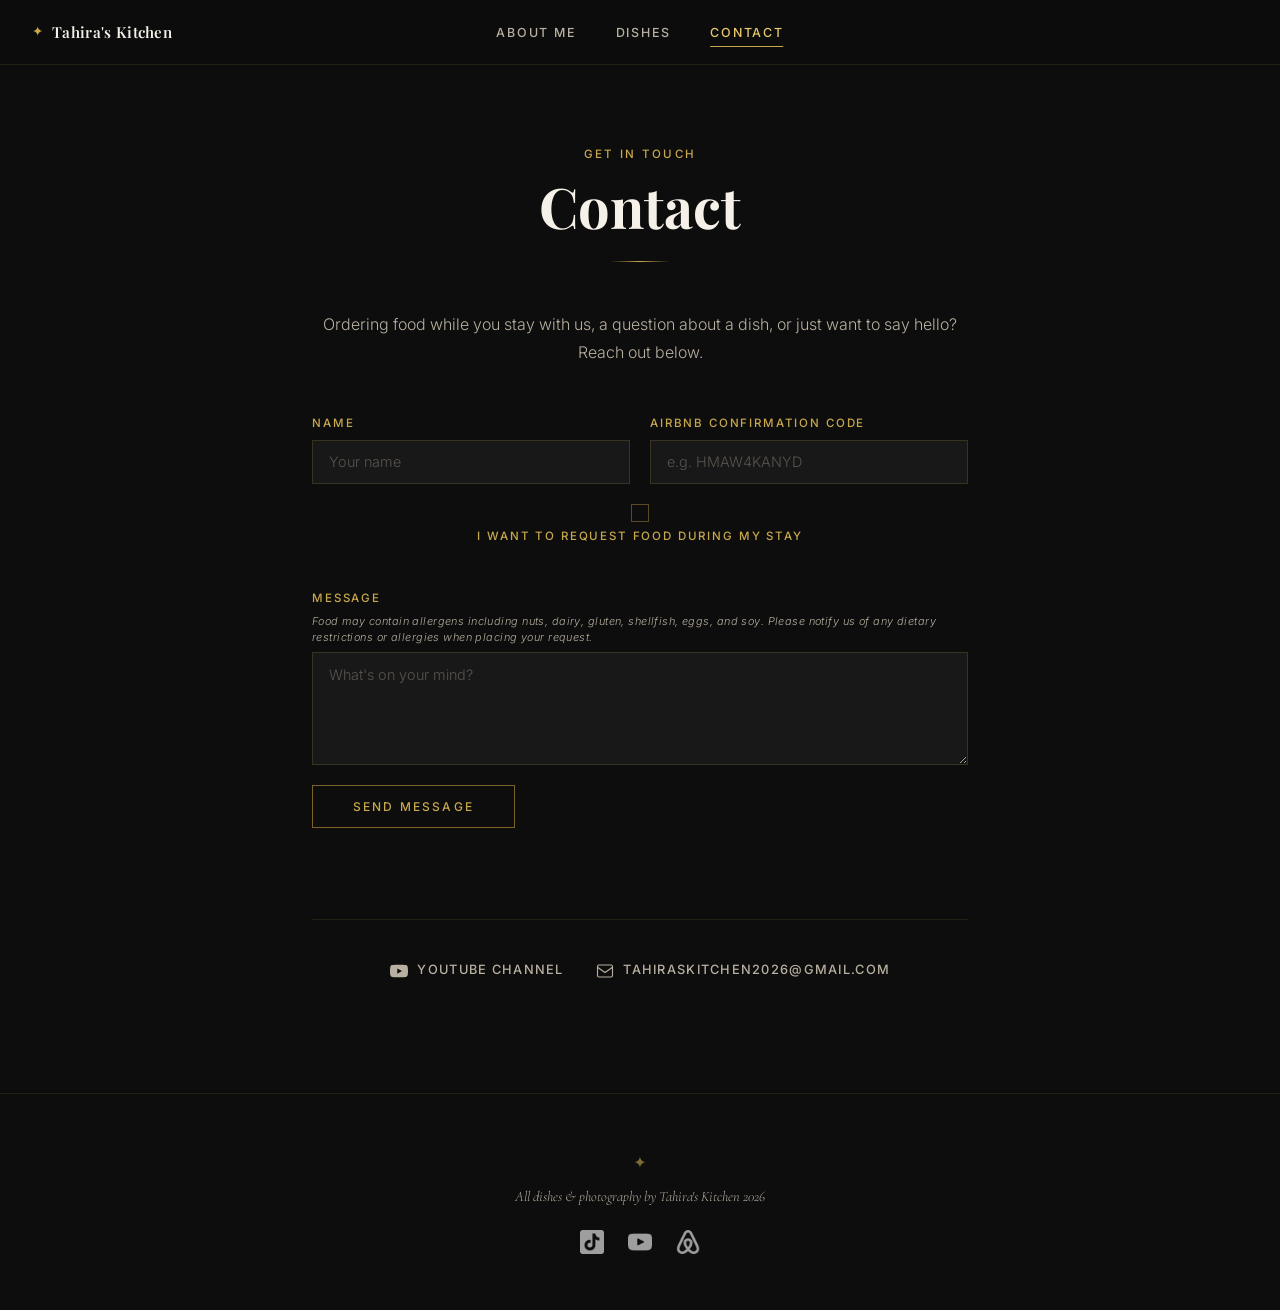
==== commit 3ea1a1d8: "Update contact.html" ====
--- a/contact.html
+++ b/contact.html
@@ -50,7 +50,7 @@
     </div>
 
     <div class="contact-wrap">
-      <p class="contact-intro">Have a collaboration in mind, a question about a dish, or just want to say hello? Reach out below.</p>
+      <p class="contact-intro">Ordering food while you stay with us, a question about a dish, or just want to say hello? Reach out below.</p>
 
       <form class="contact-form" id="contact-form" onsubmit="handleContactSubmit(event)">
         <div class="form-row">
--- a/style.css
+++ b/style.css
@@ -1431,6 +1431,244 @@
   border-color: var(--gold);
 }
 
+
+/* ── Date picker step ─────────────────────────────────────────────────────── */
+.order-step { }
+
+.order-cal-wrap {
+  border: 1px solid rgba(201,168,76,0.18);
+  background: rgba(0,0,0,0.25);
+  padding: 1.1rem;
+}
+
+.order-cal-fields {
+  display: flex;
+  align-items: flex-end;
+  gap: 0.75rem;
+  flex-wrap: wrap;
+  margin-bottom: 0.85rem;
+}
+
+.order-cal-field {
+  display: flex;
+  flex-direction: column;
+  gap: 0.35rem;
+  flex: 1;
+  min-width: 130px;
+}
+
+.order-cal-label {
+  font-size: 0.62rem;
+  letter-spacing: 0.16em;
+  text-transform: uppercase;
+  color: var(--gold);
+  font-weight: 500;
+}
+
+.order-cal-input-wrap {
+  display: flex;
+  align-items: center;
+  gap: 0.5rem;
+  border: 1px solid rgba(201,168,76,0.25);
+  background: var(--black-card);
+  padding: 0.45rem 0.7rem;
+  color: var(--white-dim);
+}
+
+.order-cal-input-wrap svg { flex-shrink: 0; color: var(--gold); }
+
+.order-cal-input {
+  background: transparent;
+  border: none;
+  color: var(--white);
+  font-family: var(--font-body);
+  font-size: 0.82rem;
+  font-weight: 300;
+  outline: none;
+  width: 100%;
+  cursor: pointer;
+  color-scheme: dark;
+}
+
+.order-cal-arrow {
+  color: var(--gold);
+  font-size: 1rem;
+  padding-bottom: 0.45rem;
+  flex-shrink: 0;
+  align-self: flex-end;
+}
+
+.order-cal-hint {
+  font-size: 0.75rem;
+  color: var(--white-dim);
+  min-height: 1.1em;
+  margin-bottom: 0.85rem;
+  font-style: italic;
+}
+
+.order-cal-confirm-btn {
+  width: 100%;
+  padding: 0.6rem;
+  background: transparent;
+  border: 1px solid var(--gold);
+  color: var(--gold);
+  font-family: var(--font-body);
+  font-size: 0.72rem;
+  letter-spacing: 0.16em;
+  text-transform: uppercase;
+  font-weight: 500;
+  cursor: pointer;
+  transition: background var(--transition), color var(--transition);
+}
+
+.order-cal-confirm-btn:hover:not(:disabled) {
+  background: var(--gold);
+  color: var(--black);
+}
+
+.order-cal-confirm-btn:disabled {
+  opacity: 0.35;
+  cursor: not-allowed;
+}
+
+/* ── Per-night accordion ──────────────────────────────────────────────────── */
+.night-section {
+  border: 1px solid rgba(201,168,76,0.15);
+  border-top: none;
+}
+
+.night-section:first-child { border-top: 1px solid rgba(201,168,76,0.15); }
+
+.night-header {
+  width: 100%;
+  display: flex;
+  align-items: center;
+  justify-content: space-between;
+  gap: 0.75rem;
+  padding: 0.8rem 1.1rem;
+  background: rgba(0,0,0,0.2);
+  border: none;
+  cursor: pointer;
+  font-family: var(--font-body);
+  color: var(--white-dim);
+  font-size: 0.82rem;
+  font-weight: 400;
+  text-align: left;
+  transition: background 0.2s ease, color 0.2s ease;
+}
+
+.night-header:hover,
+.night-header.open {
+  background: rgba(201,168,76,0.07);
+  color: var(--white);
+}
+
+.night-header-left {
+  display: flex;
+  align-items: center;
+  gap: 0.65rem;
+  min-width: 0;
+}
+
+.night-date-label {
+  font-weight: 500;
+  white-space: nowrap;
+}
+
+.night-summary-pill {
+  font-size: 0.65rem;
+  letter-spacing: 0.1em;
+  color: var(--gold);
+  font-style: italic;
+  white-space: nowrap;
+  overflow: hidden;
+  text-overflow: ellipsis;
+}
+
+.night-chevron {
+  flex-shrink: 0;
+  color: var(--gold);
+  transition: transform 0.3s ease;
+}
+
+.night-header.open .night-chevron { transform: rotate(180deg); }
+
+/* Accordion body */
+.night-body {
+  max-height: 0;
+  overflow: hidden;
+  transition: max-height 0.4s cubic-bezier(0.4,0,0.2,1);
+  background: rgba(0,0,0,0.15);
+}
+
+.night-body.open { max-height: 600px; }
+
+/* Time row inside body */
+.night-time-row {
+  display: flex;
+  align-items: center;
+  justify-content: space-between;
+  gap: 1rem;
+  padding: 0.75rem 1.1rem 0.6rem;
+  border-bottom: 1px solid rgba(255,255,255,0.04);
+  flex-wrap: wrap;
+}
+
+.night-time-label {
+  font-size: 0.7rem;
+  letter-spacing: 0.12em;
+  text-transform: uppercase;
+  color: var(--white-dim);
+  font-weight: 500;
+}
+
+.night-time-select {
+  background: var(--black-card);
+  border: 1px solid rgba(201,168,76,0.25);
+  color: var(--white);
+  font-family: var(--font-body);
+  font-size: 0.8rem;
+  font-weight: 300;
+  padding: 0.35rem 0.65rem;
+  outline: none;
+  cursor: pointer;
+  color-scheme: dark;
+  min-width: 130px;
+  transition: border-color 0.2s ease;
+}
+
+.night-time-select:focus { border-color: var(--gold); }
+
+/* Dish list inside accordion (inherits order-dish-list styles) */
+.night-dish-list {
+  max-height: 240px;
+}
+
+/* Summary date heading */
+.order-summary-date-head {
+  font-size: 0.68rem;
+  letter-spacing: 0.14em;
+  text-transform: uppercase;
+  color: var(--gold);
+  font-weight: 500;
+  margin-top: 0.75rem;
+  margin-bottom: 0.35rem;
+  padding-top: 0.65rem;
+  border-top: 1px solid rgba(201,168,76,0.12);
+}
+
+.order-summary-date-head:first-child {
+  margin-top: 0;
+  padding-top: 0;
+  border-top: none;
+}
+
+@media (max-width: 640px) {
+  .order-cal-fields { flex-direction: column; gap: 0.65rem; }
+  .order-cal-arrow { display: none; }
+  .night-time-row { flex-direction: column; align-items: flex-start; gap: 0.5rem; }
+  .night-time-select { width: 100%; }
+}
 @media (max-width: 640px) {
   .order-footer { flex-direction: column; align-items: stretch; }
   .order-finish-btn { text-align: center; }
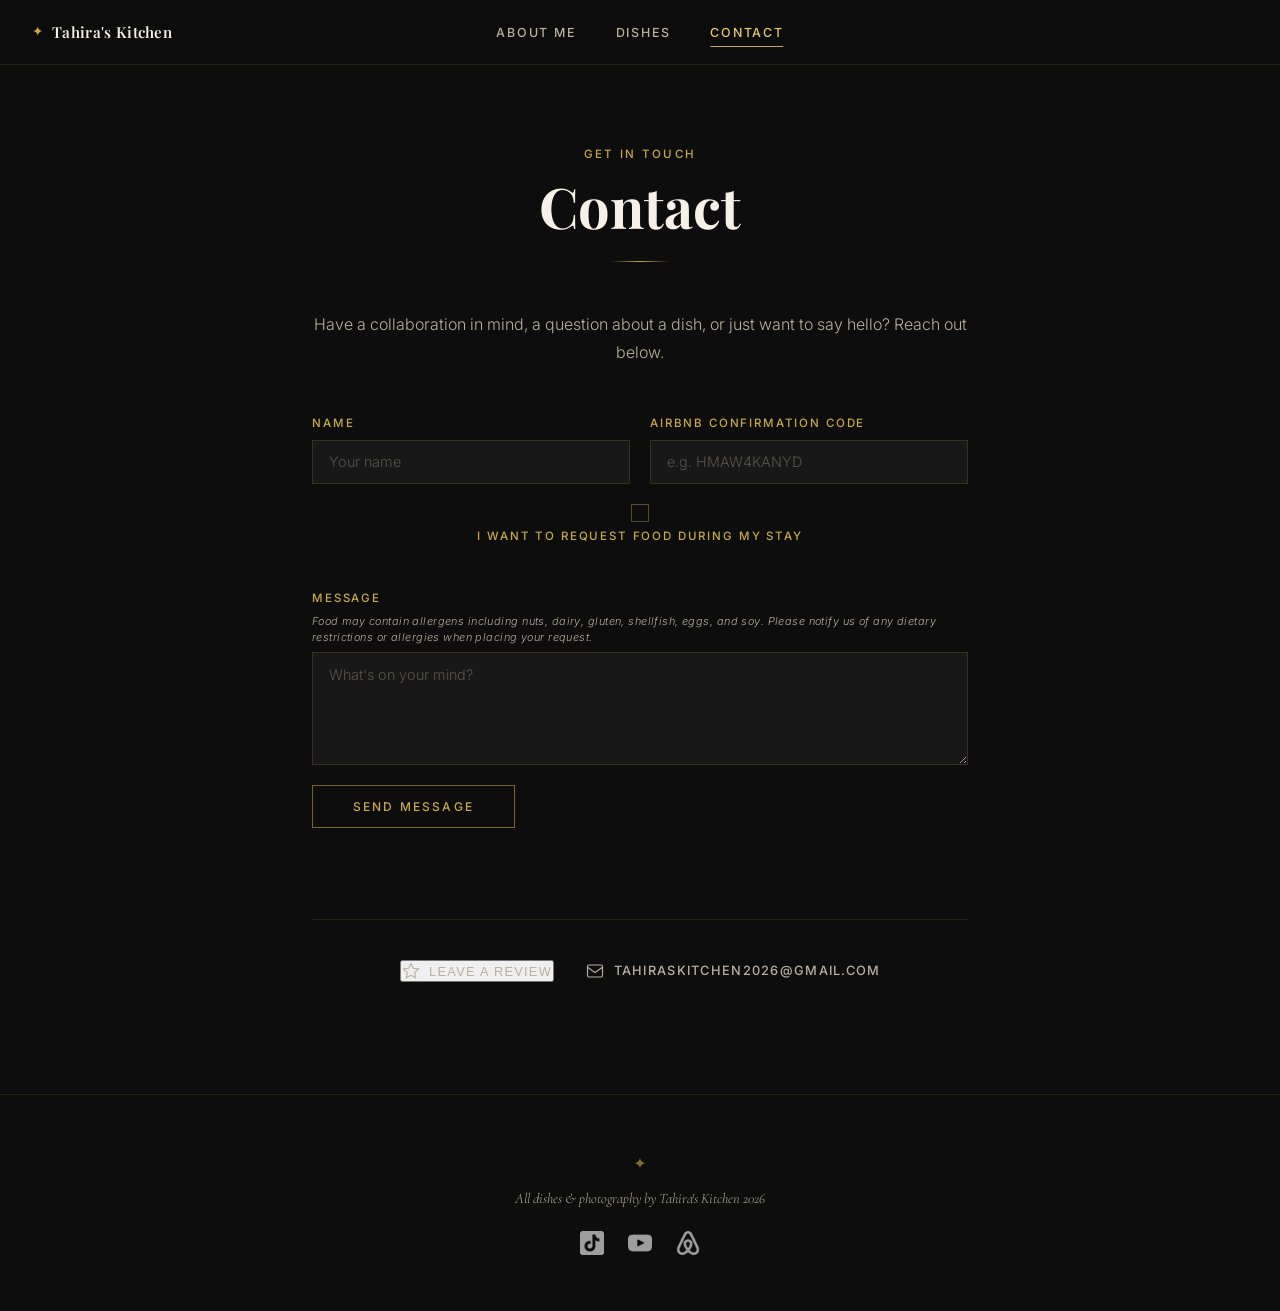
==== commit d9930567: "Update contact.html" ====
--- a/contact.html
+++ b/contact.html
@@ -50,7 +50,7 @@
     </div>
 
     <div class="contact-wrap">
-      <p class="contact-intro">Ordering food while you stay with us, a question about a dish, or just want to say hello? Reach out below.</p>
+      <p class="contact-intro">Have a collaboration in mind, a question about a dish, or just want to say hello? Reach out below.</p>
 
       <form class="contact-form" id="contact-form" onsubmit="handleContactSubmit(event)">
         <div class="form-row">
@@ -77,36 +77,12 @@
         <!-- Order panel (hidden until checkbox checked) -->
         <div class="order-panel" id="order-panel" aria-hidden="true">
 
-          <!-- STEP 1: Date range picker -->
-          <div class="order-step" id="order-step-dates">
-            <p class="order-list-eyebrow">Step 1 — Select your stay dates</p>
-            <div class="order-cal-wrap">
-              <div class="order-cal-fields">
-                <div class="order-cal-field">
-                  <label class="order-cal-label" for="order-checkin">Check-in</label>
-                  <div class="order-cal-input-wrap">
-                    <svg width="13" height="13" viewBox="0 0 13 13" fill="none" aria-hidden="true"><rect x="1" y="2" width="11" height="10" rx="1" stroke="currentColor" stroke-width="1.2"/><line x1="4" y1="1" x2="4" y2="4" stroke="currentColor" stroke-width="1.2" stroke-linecap="round"/><line x1="9" y1="1" x2="9" y2="4" stroke="currentColor" stroke-width="1.2" stroke-linecap="round"/><line x1="1" y1="5.5" x2="12" y2="5.5" stroke="currentColor" stroke-width="1.2"/></svg>
-                    <input type="date" id="order-checkin" class="order-cal-input" />
-                  </div>
-                </div>
-                <span class="order-cal-arrow">→</span>
-                <div class="order-cal-field">
-                  <label class="order-cal-label" for="order-checkout">Check-out</label>
-                  <div class="order-cal-input-wrap">
-                    <svg width="13" height="13" viewBox="0 0 13 13" fill="none" aria-hidden="true"><rect x="1" y="2" width="11" height="10" rx="1" stroke="currentColor" stroke-width="1.2"/><line x1="4" y1="1" x2="4" y2="4" stroke="currentColor" stroke-width="1.2" stroke-linecap="round"/><line x1="9" y1="1" x2="9" y2="4" stroke="currentColor" stroke-width="1.2" stroke-linecap="round"/><line x1="1" y1="5.5" x2="12" y2="5.5" stroke="currentColor" stroke-width="1.2"/></svg>
-                    <input type="date" id="order-checkout" class="order-cal-input" />
-                  </div>
-                </div>
-              </div>
-              <p class="order-cal-hint" id="order-cal-hint"></p>
-              <button type="button" class="order-cal-confirm-btn" id="order-cal-confirm">Continue to Menu</button>
-            </div>
-          </div>
-
-          <!-- STEP 2: Per-night accordion (injected by JS) -->
-          <div class="order-step" id="order-step-nights" hidden>
-            <p class="order-list-eyebrow">Step 2 — Choose dishes &amp; time for each night</p>
-            <div id="order-nights-wrap"></div>
+          <!-- Dish list -->
+          <div class="order-list-wrap" id="order-list-wrap">
+            <p class="order-list-eyebrow">Select your dishes</p>
+            <ul class="order-dish-list" id="order-dish-list">
+              <!-- Injected by JS from dishes.json -->
+            </ul>
             <div class="order-footer">
               <div class="order-total-wrap">
                 <span class="order-total-label">Estimated Total</span>
@@ -116,7 +92,7 @@
             </div>
           </div>
 
-          <!-- STEP 3: Summary (shown after Finish) -->
+          <!-- Order summary (shown after Finish) -->
           <div class="order-summary" id="order-summary" hidden>
             <div class="order-summary-inner">
               <div class="order-summary-lines" id="order-summary-lines"></div>
@@ -133,7 +109,7 @@
             </button>
           </div>
 
-          <!-- Hidden field: full order serialized for email -->
+          <!-- Hidden field: order injected into email -->
           <input type="hidden" name="food_order" id="food-order-hidden" />
         </div>
 
@@ -149,10 +125,10 @@
       </form>
 
       <div class="contact-links">
-        <a href="https://www.youtube.com/@TahirasKitchen2026" target="_blank" rel="noopener noreferrer" class="contact-social">
-          <svg width="18" height="18" viewBox="0 0 24 24" fill="currentColor" aria-hidden="true"><path d="M23.5 6.2a3 3 0 0 0-2.1-2.1C19.5 3.6 12 3.6 12 3.6s-7.5 0-9.4.5A3 3 0 0 0 .5 6.2C0 8.1 0 12 0 12s0 3.9.5 5.8a3 3 0 0 0 2.1 2.1c1.9.5 9.4.5 9.4.5s7.5 0 9.4-.5a3 3 0 0 0 2.1-2.1C24 15.9 24 12 24 12s0-3.9-.5-5.8zM9.7 15.5V8.5l6.3 3.5-6.3 3.5z"/></svg>
-          YouTube Channel
-        </a>
+        <button type="button" class="contact-social contact-review-btn" id="contact-leave-review-btn">
+          <svg width="18" height="18" viewBox="0 0 24 24" fill="none" stroke="currentColor" stroke-width="1.5" aria-hidden="true"><path d="M12 2l3.09 6.26L22 9.27l-5 4.87 1.18 6.88L12 17.77l-6.18 3.25L7 14.14 2 9.27l6.91-1.01L12 2z"/></svg>
+          Leave a Review
+        </button>
         <a href="mailto:TahirasKitchen2026@gmail.com" class="contact-social">
           <svg width="18" height="18" viewBox="0 0 24 24" fill="none" stroke="currentColor" stroke-width="1.5" aria-hidden="true"><rect x="2" y="4" width="20" height="16" rx="2"/><path d="m2 7 10 7 10-7"/></svg>
           TahirasKitchen2026@gmail.com
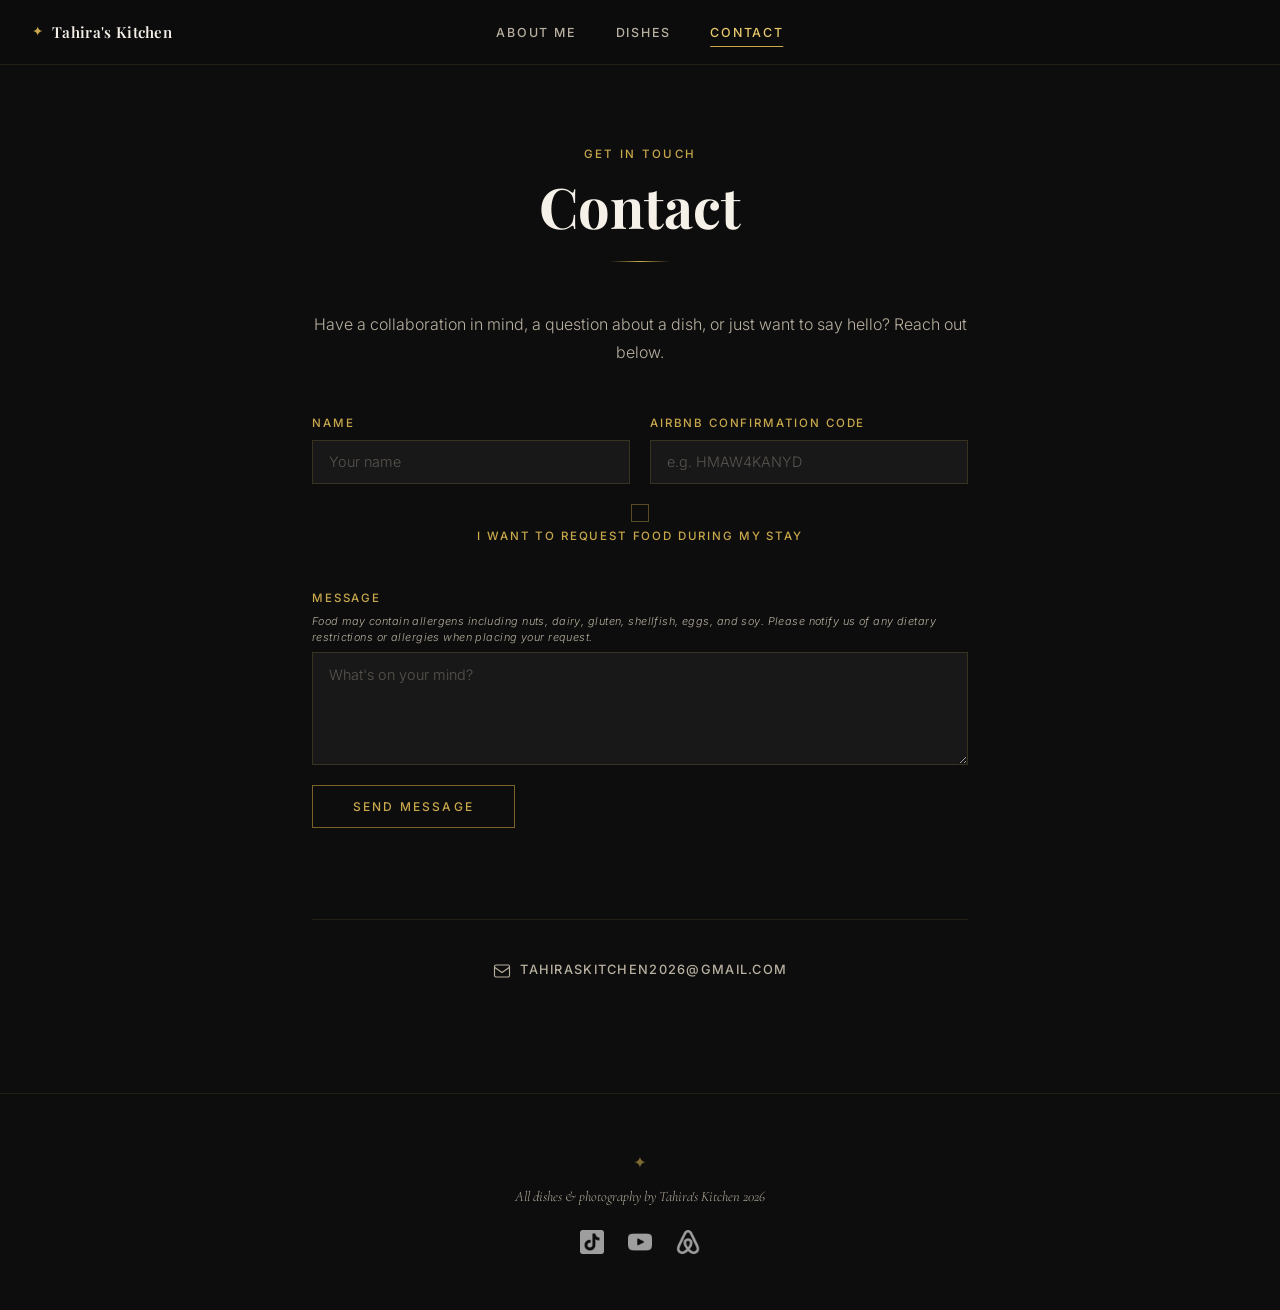
==== commit 62da095a: "Update contact.html" ====
--- a/contact.html
+++ b/contact.html
@@ -77,12 +77,36 @@
         <!-- Order panel (hidden until checkbox checked) -->
         <div class="order-panel" id="order-panel" aria-hidden="true">
 
-          <!-- Dish list -->
-          <div class="order-list-wrap" id="order-list-wrap">
-            <p class="order-list-eyebrow">Select your dishes</p>
-            <ul class="order-dish-list" id="order-dish-list">
-              <!-- Injected by JS from dishes.json -->
-            </ul>
+          <!-- STEP 1: Date range picker -->
+          <div class="order-step" id="order-step-dates">
+            <p class="order-list-eyebrow">Step 1 — Select your stay dates</p>
+            <div class="order-cal-wrap">
+              <div class="order-cal-fields">
+                <div class="order-cal-field">
+                  <label class="order-cal-label" for="order-checkin">Check-in</label>
+                  <div class="order-cal-input-wrap">
+                    <svg width="13" height="13" viewBox="0 0 13 13" fill="none" aria-hidden="true"><rect x="1" y="2" width="11" height="10" rx="1" stroke="currentColor" stroke-width="1.2"/><line x1="4" y1="1" x2="4" y2="4" stroke="currentColor" stroke-width="1.2" stroke-linecap="round"/><line x1="9" y1="1" x2="9" y2="4" stroke="currentColor" stroke-width="1.2" stroke-linecap="round"/><line x1="1" y1="5.5" x2="12" y2="5.5" stroke="currentColor" stroke-width="1.2"/></svg>
+                    <input type="date" id="order-checkin" class="order-cal-input" />
+                  </div>
+                </div>
+                <span class="order-cal-arrow">→</span>
+                <div class="order-cal-field">
+                  <label class="order-cal-label" for="order-checkout">Check-out</label>
+                  <div class="order-cal-input-wrap">
+                    <svg width="13" height="13" viewBox="0 0 13 13" fill="none" aria-hidden="true"><rect x="1" y="2" width="11" height="10" rx="1" stroke="currentColor" stroke-width="1.2"/><line x1="4" y1="1" x2="4" y2="4" stroke="currentColor" stroke-width="1.2" stroke-linecap="round"/><line x1="9" y1="1" x2="9" y2="4" stroke="currentColor" stroke-width="1.2" stroke-linecap="round"/><line x1="1" y1="5.5" x2="12" y2="5.5" stroke="currentColor" stroke-width="1.2"/></svg>
+                    <input type="date" id="order-checkout" class="order-cal-input" />
+                  </div>
+                </div>
+              </div>
+              <p class="order-cal-hint" id="order-cal-hint"></p>
+              <button type="button" class="order-cal-confirm-btn" id="order-cal-confirm" disabled>Continue to Menu</button>
+            </div>
+          </div>
+
+          <!-- STEP 2: Per-night accordion (injected by JS) -->
+          <div class="order-step" id="order-step-nights" hidden>
+            <p class="order-list-eyebrow">Step 2 — Choose dishes &amp; time for each night</p>
+            <div id="order-nights-wrap"></div>
             <div class="order-footer">
               <div class="order-total-wrap">
                 <span class="order-total-label">Estimated Total</span>
@@ -92,7 +116,7 @@
             </div>
           </div>
 
-          <!-- Order summary (shown after Finish) -->
+          <!-- STEP 3: Summary (shown after Finish) -->
           <div class="order-summary" id="order-summary" hidden>
             <div class="order-summary-inner">
               <div class="order-summary-lines" id="order-summary-lines"></div>
@@ -109,7 +133,7 @@
             </button>
           </div>
 
-          <!-- Hidden field: order injected into email -->
+          <!-- Hidden field: full order serialized for email -->
           <input type="hidden" name="food_order" id="food-order-hidden" />
         </div>
 
@@ -124,11 +148,7 @@
         <p class="form-note" id="form-note" aria-live="polite"></p>
       </form>
 
-      <div class="contact-links">
-        <button type="button" class="contact-social contact-review-btn" id="contact-leave-review-btn">
-          <svg width="18" height="18" viewBox="0 0 24 24" fill="none" stroke="currentColor" stroke-width="1.5" aria-hidden="true"><path d="M12 2l3.09 6.26L22 9.27l-5 4.87 1.18 6.88L12 17.77l-6.18 3.25L7 14.14 2 9.27l6.91-1.01L12 2z"/></svg>
-          Leave a Review
-        </button>
+      <div class="contact-links contact-links-centered">
         <a href="mailto:TahirasKitchen2026@gmail.com" class="contact-social">
           <svg width="18" height="18" viewBox="0 0 24 24" fill="none" stroke="currentColor" stroke-width="1.5" aria-hidden="true"><rect x="2" y="4" width="20" height="16" rx="2"/><path d="m2 7 10 7 10-7"/></svg>
           TahirasKitchen2026@gmail.com
--- a/style.css
+++ b/style.css
@@ -1431,244 +1431,6 @@
   border-color: var(--gold);
 }
 
-
-/* ── Date picker step ─────────────────────────────────────────────────────── */
-.order-step { }
-
-.order-cal-wrap {
-  border: 1px solid rgba(201,168,76,0.18);
-  background: rgba(0,0,0,0.25);
-  padding: 1.1rem;
-}
-
-.order-cal-fields {
-  display: flex;
-  align-items: flex-end;
-  gap: 0.75rem;
-  flex-wrap: wrap;
-  margin-bottom: 0.85rem;
-}
-
-.order-cal-field {
-  display: flex;
-  flex-direction: column;
-  gap: 0.35rem;
-  flex: 1;
-  min-width: 130px;
-}
-
-.order-cal-label {
-  font-size: 0.62rem;
-  letter-spacing: 0.16em;
-  text-transform: uppercase;
-  color: var(--gold);
-  font-weight: 500;
-}
-
-.order-cal-input-wrap {
-  display: flex;
-  align-items: center;
-  gap: 0.5rem;
-  border: 1px solid rgba(201,168,76,0.25);
-  background: var(--black-card);
-  padding: 0.45rem 0.7rem;
-  color: var(--white-dim);
-}
-
-.order-cal-input-wrap svg { flex-shrink: 0; color: var(--gold); }
-
-.order-cal-input {
-  background: transparent;
-  border: none;
-  color: var(--white);
-  font-family: var(--font-body);
-  font-size: 0.82rem;
-  font-weight: 300;
-  outline: none;
-  width: 100%;
-  cursor: pointer;
-  color-scheme: dark;
-}
-
-.order-cal-arrow {
-  color: var(--gold);
-  font-size: 1rem;
-  padding-bottom: 0.45rem;
-  flex-shrink: 0;
-  align-self: flex-end;
-}
-
-.order-cal-hint {
-  font-size: 0.75rem;
-  color: var(--white-dim);
-  min-height: 1.1em;
-  margin-bottom: 0.85rem;
-  font-style: italic;
-}
-
-.order-cal-confirm-btn {
-  width: 100%;
-  padding: 0.6rem;
-  background: transparent;
-  border: 1px solid var(--gold);
-  color: var(--gold);
-  font-family: var(--font-body);
-  font-size: 0.72rem;
-  letter-spacing: 0.16em;
-  text-transform: uppercase;
-  font-weight: 500;
-  cursor: pointer;
-  transition: background var(--transition), color var(--transition);
-}
-
-.order-cal-confirm-btn:hover:not(:disabled) {
-  background: var(--gold);
-  color: var(--black);
-}
-
-.order-cal-confirm-btn:disabled {
-  opacity: 0.35;
-  cursor: not-allowed;
-}
-
-/* ── Per-night accordion ──────────────────────────────────────────────────── */
-.night-section {
-  border: 1px solid rgba(201,168,76,0.15);
-  border-top: none;
-}
-
-.night-section:first-child { border-top: 1px solid rgba(201,168,76,0.15); }
-
-.night-header {
-  width: 100%;
-  display: flex;
-  align-items: center;
-  justify-content: space-between;
-  gap: 0.75rem;
-  padding: 0.8rem 1.1rem;
-  background: rgba(0,0,0,0.2);
-  border: none;
-  cursor: pointer;
-  font-family: var(--font-body);
-  color: var(--white-dim);
-  font-size: 0.82rem;
-  font-weight: 400;
-  text-align: left;
-  transition: background 0.2s ease, color 0.2s ease;
-}
-
-.night-header:hover,
-.night-header.open {
-  background: rgba(201,168,76,0.07);
-  color: var(--white);
-}
-
-.night-header-left {
-  display: flex;
-  align-items: center;
-  gap: 0.65rem;
-  min-width: 0;
-}
-
-.night-date-label {
-  font-weight: 500;
-  white-space: nowrap;
-}
-
-.night-summary-pill {
-  font-size: 0.65rem;
-  letter-spacing: 0.1em;
-  color: var(--gold);
-  font-style: italic;
-  white-space: nowrap;
-  overflow: hidden;
-  text-overflow: ellipsis;
-}
-
-.night-chevron {
-  flex-shrink: 0;
-  color: var(--gold);
-  transition: transform 0.3s ease;
-}
-
-.night-header.open .night-chevron { transform: rotate(180deg); }
-
-/* Accordion body */
-.night-body {
-  max-height: 0;
-  overflow: hidden;
-  transition: max-height 0.4s cubic-bezier(0.4,0,0.2,1);
-  background: rgba(0,0,0,0.15);
-}
-
-.night-body.open { max-height: 600px; }
-
-/* Time row inside body */
-.night-time-row {
-  display: flex;
-  align-items: center;
-  justify-content: space-between;
-  gap: 1rem;
-  padding: 0.75rem 1.1rem 0.6rem;
-  border-bottom: 1px solid rgba(255,255,255,0.04);
-  flex-wrap: wrap;
-}
-
-.night-time-label {
-  font-size: 0.7rem;
-  letter-spacing: 0.12em;
-  text-transform: uppercase;
-  color: var(--white-dim);
-  font-weight: 500;
-}
-
-.night-time-select {
-  background: var(--black-card);
-  border: 1px solid rgba(201,168,76,0.25);
-  color: var(--white);
-  font-family: var(--font-body);
-  font-size: 0.8rem;
-  font-weight: 300;
-  padding: 0.35rem 0.65rem;
-  outline: none;
-  cursor: pointer;
-  color-scheme: dark;
-  min-width: 130px;
-  transition: border-color 0.2s ease;
-}
-
-.night-time-select:focus { border-color: var(--gold); }
-
-/* Dish list inside accordion (inherits order-dish-list styles) */
-.night-dish-list {
-  max-height: 240px;
-}
-
-/* Summary date heading */
-.order-summary-date-head {
-  font-size: 0.68rem;
-  letter-spacing: 0.14em;
-  text-transform: uppercase;
-  color: var(--gold);
-  font-weight: 500;
-  margin-top: 0.75rem;
-  margin-bottom: 0.35rem;
-  padding-top: 0.65rem;
-  border-top: 1px solid rgba(201,168,76,0.12);
-}
-
-.order-summary-date-head:first-child {
-  margin-top: 0;
-  padding-top: 0;
-  border-top: none;
-}
-
-@media (max-width: 640px) {
-  .order-cal-fields { flex-direction: column; gap: 0.65rem; }
-  .order-cal-arrow { display: none; }
-  .night-time-row { flex-direction: column; align-items: flex-start; gap: 0.5rem; }
-  .night-time-select { width: 100%; }
-}
 @media (max-width: 640px) {
   .order-footer { flex-direction: column; align-items: stretch; }
   .order-finish-btn { text-align: center; }
@@ -2026,3 +1788,380 @@
   .contact-links { flex-direction: column; gap: 1.25rem; align-items: center; }
   .contact-submit { align-self: center; }
 }
+
+
+/* ================================================
+   REVIEWS SECTION & SLIDESHOW
+   ================================================ */
+
+.reviews-section {
+  background: var(--black);
+  padding: 5rem 0 4rem;
+  border-top: 1px solid rgba(201,168,76,0.1);
+}
+
+.reviews-inner {
+  max-width: 1400px;
+  margin: 0 auto;
+  padding: 0 2rem;
+}
+
+/* Stage wrapper with arrow buttons */
+.reviews-stage-wrap {
+  display: flex;
+  align-items: center;
+  gap: 1rem;
+  margin: 2.5rem 0 1.25rem;
+}
+
+.reviews-arrow {
+  background: none;
+  border: 1px solid rgba(201,168,76,0.25);
+  color: var(--gold);
+  width: 36px;
+  height: 36px;
+  display: flex;
+  align-items: center;
+  justify-content: center;
+  cursor: pointer;
+  flex-shrink: 0;
+  transition: background var(--transition), border-color var(--transition);
+}
+
+.reviews-arrow:hover {
+  background: rgba(201,168,76,0.1);
+  border-color: var(--gold);
+}
+
+.reviews-arrow:disabled {
+  opacity: 0.2;
+  cursor: default;
+}
+
+/* Sliding stage */
+.reviews-stage {
+  flex: 1;
+  overflow: hidden;
+  min-width: 0;
+}
+
+.reviews-track {
+  display: flex;
+  gap: 1.25rem;
+  transition: transform 0.45s cubic-bezier(0.4,0,0.2,1);
+  will-change: transform;
+}
+
+/* Each review card */
+.review-card {
+  flex-shrink: 0;
+  background: var(--black-card);
+  border: 1px solid rgba(201,168,76,0.12);
+  padding: 1.75rem 1.6rem 1.5rem;
+  display: flex;
+  flex-direction: column;
+  gap: 0.75rem;
+  transition: border-color 0.3s ease;
+}
+
+.review-card:hover {
+  border-color: rgba(201,168,76,0.28);
+}
+
+.review-card-stars {
+  display: flex;
+  gap: 0.2rem;
+  color: var(--gold);
+  font-size: 0.95rem;
+  letter-spacing: 0.05em;
+}
+
+.review-card-star-empty { opacity: 0.2; }
+
+.review-card-title {
+  font-family: var(--font-display);
+  font-size: 1rem;
+  font-weight: 600;
+  color: var(--white);
+  line-height: 1.35;
+}
+
+.review-card-body {
+  font-size: 0.82rem;
+  color: var(--white-dim);
+  font-weight: 300;
+  line-height: 1.7;
+  flex: 1;
+}
+
+.review-card-meta {
+  display: flex;
+  align-items: center;
+  justify-content: space-between;
+  gap: 0.5rem;
+  padding-top: 0.65rem;
+  border-top: 1px solid rgba(201,168,76,0.08);
+}
+
+.review-card-name {
+  font-size: 0.72rem;
+  letter-spacing: 0.1em;
+  text-transform: uppercase;
+  color: var(--gold);
+  font-weight: 500;
+}
+
+.review-card-date {
+  font-size: 0.7rem;
+  color: rgba(184,176,160,0.45);
+  font-style: italic;
+}
+
+/* Dots */
+.reviews-dots {
+  display: flex;
+  justify-content: center;
+  gap: 0.5rem;
+  margin-bottom: 1.75rem;
+}
+
+.reviews-dot {
+  width: 6px;
+  height: 6px;
+  border-radius: 50%;
+  background: rgba(201,168,76,0.25);
+  border: none;
+  cursor: pointer;
+  padding: 0;
+  transition: background 0.25s ease, transform 0.25s ease;
+}
+
+.reviews-dot.active {
+  background: var(--gold);
+  transform: scale(1.3);
+}
+
+/* Leave a review CTA */
+.reviews-cta-wrap {
+  display: flex;
+  justify-content: center;
+  margin-top: 0.5rem;
+}
+
+.reviews-leave-btn {
+  display: inline-flex;
+  align-items: center;
+  gap: 0.5rem;
+  padding: 0.65rem 1.8rem;
+  background: transparent;
+  border: 1px solid rgba(201,168,76,0.35);
+  color: var(--white-dim);
+  font-family: var(--font-body);
+  font-size: 0.72rem;
+  letter-spacing: 0.16em;
+  text-transform: uppercase;
+  font-weight: 500;
+  cursor: pointer;
+  transition: color var(--transition), border-color var(--transition), background var(--transition);
+}
+
+.reviews-leave-btn:hover {
+  color: var(--gold-bright);
+  border-color: var(--gold);
+}
+
+/* ================================================
+   REVIEW MODAL
+   ================================================ */
+
+.review-modal-overlay {
+  position: fixed;
+  inset: 0;
+  background: rgba(0,0,0,0.82);
+  z-index: 500;
+  display: flex;
+  align-items: center;
+  justify-content: center;
+  padding: 1rem;
+  opacity: 0;
+  pointer-events: none;
+  transition: opacity 0.3s ease;
+  backdrop-filter: blur(4px);
+  -webkit-backdrop-filter: blur(4px);
+}
+
+.review-modal-overlay.open {
+  opacity: 1;
+  pointer-events: auto;
+}
+
+.review-modal {
+  background: #141414;
+  border: 1px solid rgba(201,168,76,0.2);
+  padding: 2rem 1.75rem 1.75rem;
+  width: 100%;
+  max-width: 480px;
+  max-height: 90vh;
+  overflow-y: auto;
+  position: relative;
+  transform: translateY(16px);
+  transition: transform 0.35s ease;
+}
+
+.review-modal-overlay.open .review-modal {
+  transform: translateY(0);
+}
+
+.review-modal-close {
+  position: absolute;
+  top: 1rem;
+  right: 1rem;
+  background: none;
+  border: none;
+  color: var(--white-dim);
+  font-size: 0.85rem;
+  cursor: pointer;
+  padding: 0.25rem 0.4rem;
+  transition: color 0.2s ease;
+}
+
+.review-modal-close:hover { color: var(--gold-bright); }
+
+.review-modal-eyebrow {
+  font-size: 0.62rem;
+  letter-spacing: 0.2em;
+  text-transform: uppercase;
+  color: var(--gold);
+  font-weight: 500;
+  margin-bottom: 0.4rem;
+}
+
+.review-modal-title {
+  font-family: var(--font-display);
+  font-size: 1.4rem;
+  font-weight: 600;
+  color: var(--white);
+  margin-bottom: 0.75rem;
+}
+
+.review-modal-rule {
+  height: 1px;
+  background: rgba(201,168,76,0.15);
+  margin-bottom: 1.25rem;
+}
+
+/* Star picker */
+.review-stars-wrap {
+  display: flex;
+  align-items: center;
+  gap: 0.85rem;
+  margin-bottom: 1rem;
+}
+
+.review-stars-label {
+  font-size: 0.7rem;
+  letter-spacing: 0.14em;
+  text-transform: uppercase;
+  color: var(--white-dim);
+  font-weight: 500;
+  flex-shrink: 0;
+}
+
+.review-stars {
+  display: flex;
+  gap: 0.15rem;
+}
+
+.review-star {
+  background: none;
+  border: none;
+  font-size: 1.4rem;
+  color: rgba(201,168,76,0.2);
+  cursor: pointer;
+  padding: 0;
+  line-height: 1;
+  transition: color 0.15s ease, transform 0.15s ease;
+}
+
+.review-star.filled { color: var(--gold); }
+.review-star:hover  { transform: scale(1.15); }
+
+/* Form fields */
+.review-field {
+  display: flex;
+  flex-direction: column;
+  gap: 0.4rem;
+  margin-bottom: 0.9rem;
+}
+
+.review-field label {
+  font-size: 0.68rem;
+  letter-spacing: 0.14em;
+  text-transform: uppercase;
+  color: var(--white-dim);
+  font-weight: 500;
+}
+
+.review-field input,
+.review-field textarea {
+  background: var(--black-card);
+  border: 1px solid rgba(201,168,76,0.15);
+  color: var(--white);
+  font-family: var(--font-body);
+  font-size: 0.85rem;
+  font-weight: 300;
+  padding: 0.6rem 0.85rem;
+  outline: none;
+  resize: vertical;
+  transition: border-color 0.2s ease;
+}
+
+.review-field input:focus,
+.review-field textarea:focus { border-color: var(--gold); }
+
+.review-field input::placeholder,
+.review-field textarea::placeholder { color: rgba(184,176,160,0.35); }
+
+.review-submit-btn {
+  width: 100%;
+  padding: 0.7rem;
+  background: transparent;
+  border: 1px solid var(--gold);
+  color: var(--gold);
+  font-family: var(--font-body);
+  font-size: 0.72rem;
+  letter-spacing: 0.16em;
+  text-transform: uppercase;
+  font-weight: 500;
+  cursor: pointer;
+  margin-top: 0.25rem;
+  transition: background var(--transition), color var(--transition);
+}
+
+.review-submit-btn:hover {
+  background: var(--gold);
+  color: var(--black);
+}
+
+.review-form-note {
+  margin-top: 0.75rem;
+  font-size: 0.78rem;
+  font-style: italic;
+  color: var(--white-dim);
+  min-height: 1.2em;
+  text-align: center;
+}
+
+/* Contact page Leave a Review button styled like contact-social */
+.contact-review-btn {
+  background: none;
+  font-family: var(--font-body);
+  cursor: pointer;
+}
+
+/* ── Responsive ───────────────────────────────── */
+@media (max-width: 640px) {
+  .reviews-stage-wrap { gap: 0.5rem; }
+  .reviews-arrow { width: 30px; height: 30px; }
+  .review-modal { padding: 1.5rem 1.25rem; }
+}
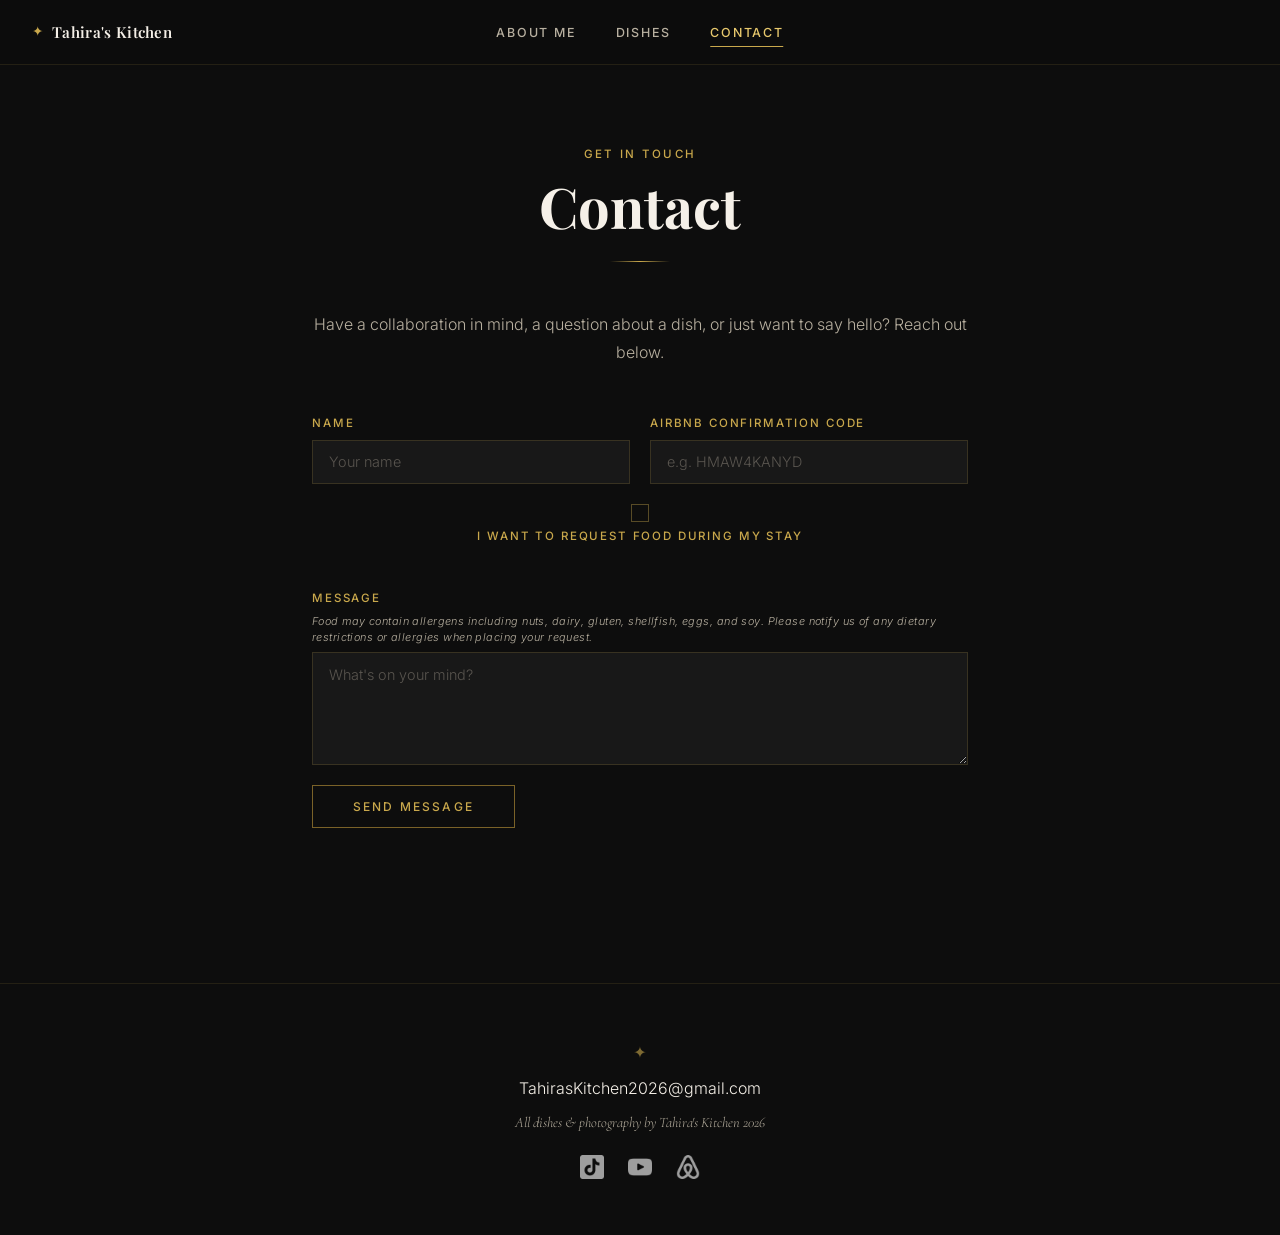
==== commit 66b628f9: "Update contact.html" ====
--- a/contact.html
+++ b/contact.html
@@ -114,6 +114,7 @@
               </div>
               <button type="button" class="order-finish-btn" id="order-finish-btn">Finish Order</button>
             </div>
+            <p class="order-validation-hint" id="order-validation-hint" aria-live="polite"></p>
           </div>
 
           <!-- STEP 3: Summary (shown after Finish) -->
@@ -148,18 +149,13 @@
         <p class="form-note" id="form-note" aria-live="polite"></p>
       </form>
 
-      <div class="contact-links contact-links-centered">
-        <a href="mailto:TahirasKitchen2026@gmail.com" class="contact-social">
-          <svg width="18" height="18" viewBox="0 0 24 24" fill="none" stroke="currentColor" stroke-width="1.5" aria-hidden="true"><rect x="2" y="4" width="20" height="16" rx="2"/><path d="m2 7 10 7 10-7"/></svg>
-          TahirasKitchen2026@gmail.com
-        </a>
-      </div>
     </div>
   </main>
 
   <footer class="site-footer">
     <div class="footer-inner">
       <span class="footer-mark">✦</span>
+      <a href="mailto:TahirasKitchen2026@gmail.com" class="footer-email-link">TahirasKitchen2026@gmail.com</a>
       <p>All dishes &amp; photography by <em>Tahira's Kitchen 2026</em></p>
       <div class="footer-social">
         <a href="https://www.tiktok.com/@Tahi.t1" target="_blank" rel="noopener noreferrer" class="footer-social-link" aria-label="TikTok">
--- a/style.css
+++ b/style.css
@@ -1431,6 +1431,241 @@
   border-color: var(--gold);
 }
 
+
+/* ── Date picker step ─────────────────────────────────────────────────────── */
+.order-step { }
+
+.order-cal-wrap {
+  border: 1px solid rgba(201,168,76,0.18);
+  background: rgba(0,0,0,0.25);
+  padding: 1.1rem;
+}
+
+.order-cal-fields {
+  display: flex;
+  align-items: flex-end;
+  gap: 0.75rem;
+  flex-wrap: wrap;
+  margin-bottom: 0.85rem;
+}
+
+.order-cal-field {
+  display: flex;
+  flex-direction: column;
+  gap: 0.35rem;
+  flex: 1;
+  min-width: 130px;
+}
+
+.order-cal-label {
+  font-size: 0.62rem;
+  letter-spacing: 0.16em;
+  text-transform: uppercase;
+  color: var(--gold);
+  font-weight: 500;
+}
+
+.order-cal-input-wrap {
+  display: flex;
+  align-items: center;
+  gap: 0.5rem;
+  border: 1px solid rgba(201,168,76,0.25);
+  background: var(--black-card);
+  padding: 0.45rem 0.7rem;
+  color: var(--white-dim);
+}
+
+.order-cal-input-wrap svg { flex-shrink: 0; color: var(--gold); }
+
+.order-cal-input {
+  background: transparent;
+  border: none;
+  color: var(--white);
+  font-family: var(--font-body);
+  font-size: 0.82rem;
+  font-weight: 300;
+  outline: none;
+  width: 100%;
+  cursor: pointer;
+  color-scheme: dark;
+}
+
+.order-cal-arrow {
+  color: var(--gold);
+  font-size: 1rem;
+  padding-bottom: 0.45rem;
+  flex-shrink: 0;
+  align-self: flex-end;
+}
+
+.order-cal-hint {
+  font-size: 0.75rem;
+  color: var(--white-dim);
+  min-height: 1.1em;
+  margin-bottom: 0.85rem;
+  font-style: italic;
+}
+
+.order-cal-confirm-btn {
+  width: 100%;
+  padding: 0.6rem;
+  background: transparent;
+  border: 1px solid var(--gold);
+  color: var(--gold);
+  font-family: var(--font-body);
+  font-size: 0.72rem;
+  letter-spacing: 0.16em;
+  text-transform: uppercase;
+  font-weight: 500;
+  cursor: pointer;
+  transition: background var(--transition), color var(--transition);
+}
+
+.order-cal-confirm-btn:hover:not(:disabled) {
+  background: var(--gold);
+  color: var(--black);
+}
+
+.order-cal-confirm-btn:disabled {
+  opacity: 0.35;
+  cursor: not-allowed;
+}
+
+/* ── Per-night accordion ──────────────────────────────────────────────────── */
+.day-section {
+  border: 1px solid rgba(201,168,76,0.15);
+  border-top: none;
+}
+
+.day-section:first-child { border-top: 1px solid rgba(201,168,76,0.15); }
+
+.day-header {
+  width: 100%;
+  display: flex;
+  align-items: center;
+  justify-content: space-between;
+  gap: 0.75rem;
+  padding: 0.8rem 1.1rem;
+  background: rgba(0,0,0,0.2);
+  border: none;
+  cursor: pointer;
+  font-family: var(--font-body);
+  color: var(--white-dim);
+  font-size: 0.82rem;
+  font-weight: 400;
+  text-align: left;
+  transition: background 0.2s ease, color 0.2s ease;
+}
+
+.day-header:hover,
+.day-header.open {
+  background: rgba(201,168,76,0.07);
+  color: var(--white);
+}
+
+.day-header-left {
+  display: flex;
+  align-items: center;
+  gap: 0.65rem;
+  min-width: 0;
+}
+
+.day-date-label {
+  font-weight: 500;
+  white-space: nowrap;
+}
+
+.day-summary-pill {
+  font-size: 0.65rem;
+  letter-spacing: 0.1em;
+  color: var(--gold);
+  font-style: italic;
+  white-space: nowrap;
+  overflow: hidden;
+  text-overflow: ellipsis;
+}
+
+.day-chevron {
+  flex-shrink: 0;
+  color: var(--gold);
+  transition: transform 0.3s ease;
+}
+
+.day-header.open .day-chevron { transform: rotate(180deg); }
+
+/* Body: plain block shown/hidden via [hidden] attribute — no height animation,
+   grows naturally with however many meal panels are active. */
+.day-body {
+  background: rgba(0,0,0,0.15);
+}
+
+.day-body[hidden] { display: none; }
+
+.night-time-row {
+  display: flex;
+  align-items: center;
+  justify-content: space-between;
+  gap: 1rem;
+  padding: 0.75rem 1.1rem 0.6rem;
+  border-bottom: 1px solid rgba(255,255,255,0.04);
+  flex-wrap: wrap;
+}
+
+.night-time-label {
+  font-size: 0.7rem;
+  letter-spacing: 0.12em;
+  text-transform: uppercase;
+  color: var(--white-dim);
+  font-weight: 500;
+}
+
+.night-time-select {
+  background: var(--black-card);
+  border: 1px solid rgba(201,168,76,0.25);
+  color: var(--white);
+  font-family: var(--font-body);
+  font-size: 0.8rem;
+  font-weight: 300;
+  padding: 0.35rem 0.65rem;
+  outline: none;
+  cursor: pointer;
+  color-scheme: dark;
+  min-width: 130px;
+  transition: border-color 0.2s ease;
+}
+
+.night-time-select:focus { border-color: var(--gold); }
+
+.night-dish-list {
+  max-height: 240px;
+}
+
+.order-summary-date-head {
+  font-size: 0.68rem;
+  letter-spacing: 0.14em;
+  text-transform: uppercase;
+  color: var(--gold);
+  font-weight: 500;
+  margin-top: 0.75rem;
+  margin-bottom: 0.35rem;
+  padding-top: 0.65rem;
+  border-top: 1px solid rgba(201,168,76,0.12);
+}
+
+.order-summary-date-head:first-child {
+  margin-top: 0;
+  padding-top: 0;
+  border-top: none;
+}
+
+@media (max-width: 640px) {
+  .order-cal-fields { flex-direction: column; gap: 0.65rem; align-items: center; }
+  .order-cal-arrow { display: none; }
+  .order-cal-field { width: 100%; align-items: center; text-align: center; }
+  .order-cal-input-wrap { width: 100%; max-width: 280px; margin: 0 auto; justify-content: center; }
+  .night-time-row { flex-direction: column; align-items: flex-start; gap: 0.5rem; }
+  .night-time-select { width: 100%; }
+}
 @media (max-width: 640px) {
   .order-footer { flex-direction: column; align-items: stretch; }
   .order-finish-btn { text-align: center; }
@@ -1542,14 +1777,19 @@
   color: var(--gold);
   font-style: italic;
   min-height: 1.2em;
+  margin-top: 0.5rem;
+}
+
+.contact-links-centered {
+  justify-content: center;
 }
 
 .contact-links {
   display: flex;
   justify-content: center;
   gap: 2rem;
-  margin-top: 3.5rem;
-  padding-top: 2.5rem;
+  margin-top: 1.5rem;
+  padding-top: 1.25rem;
   border-top: 1px solid rgba(201, 168, 76, 0.12);
   flex-wrap: wrap;
 }
@@ -2165,3 +2405,132 @@
   .reviews-arrow { width: 30px; height: 30px; }
   .review-modal { padding: 1.5rem 1.25rem; }
 }
+
+
+/* ── Meal toggle pills (tab-style, multi-select) ─────────────────────────── */
+.meal-toggle-row {
+  display: flex;
+  gap: 0.6rem;
+  padding: 0.9rem 1.1rem;
+  border-bottom: 1px solid rgba(255,255,255,0.04);
+  flex-wrap: wrap;
+}
+
+.meal-toggle-pill {
+  display: inline-flex;
+  align-items: center;
+  gap: 0.4rem;
+  padding: 0.45rem 0.95rem;
+  background: transparent;
+  border: 1px solid rgba(201,168,76,0.3);
+  color: var(--white-dim);
+  font-family: var(--font-body);
+  font-size: 0.74rem;
+  letter-spacing: 0.06em;
+  cursor: pointer;
+  transition: background 0.18s ease, border-color 0.18s ease, color 0.18s ease;
+  user-select: none;
+}
+
+.meal-toggle-pill:hover {
+  border-color: var(--gold);
+  color: var(--white);
+}
+
+.meal-toggle-pill.active {
+  background: var(--gold);
+  border-color: var(--gold);
+  color: var(--black);
+  font-weight: 500;
+}
+
+/* Pill has saved dish selections but its panel isn't the one currently showing */
+.meal-toggle-pill.has-data {
+  border-color: var(--gold);
+  color: var(--gold-bright);
+}
+
+.meal-toggle-pill.has-data::after {
+  content: '';
+  display: inline-block;
+  width: 5px;
+  height: 5px;
+  border-radius: 50%;
+  background: var(--gold);
+  margin-left: 0.3rem;
+}
+
+.meal-toggle-check {
+  display: none;
+  font-size: 0.7rem;
+  line-height: 1;
+}
+
+.meal-toggle-pill.active .meal-toggle-check {
+  display: inline;
+}
+
+/* ── Panels that appear per active meal period ───────────────────────────── */
+.meal-period-panels { }
+
+.meal-period-panel {
+  border-top: 1px solid rgba(201,168,76,0.1);
+  background: rgba(0,0,0,0.12);
+  animation: mealPanelIn 0.25s ease;
+}
+
+@keyframes mealPanelIn {
+  from { opacity: 0; transform: translateY(-4px); }
+  to   { opacity: 1; transform: translateY(0); }
+}
+
+
+.order-summary-period-label {
+  font-size: 0.65rem;
+  letter-spacing: 0.1em;
+  text-transform: uppercase;
+  color: var(--white-dim);
+  font-weight: 500;
+  margin-top: 0.4rem;
+  margin-bottom: 0.15rem;
+}
+
+@media (max-width: 640px) {
+  .meal-toggle-row { gap: 0.5rem; padding: 0.75rem 1rem; }
+}
+
+/* ── Incomplete meal period warning ──────────────────────────────────────── */
+.meal-period-panel.incomplete {
+  border-left: 2px solid #e88;
+}
+
+.meal-period-warning {
+  font-size: 0.72rem;
+  color: #e88;
+  font-style: italic;
+  padding: 0 1.1rem 0.6rem;
+  margin: 0;
+}
+
+/* ── Finish Order validation hint ────────────────────────────────────────── */
+.order-validation-hint {
+  font-size: 0.78rem;
+  color: #e88;
+  font-style: italic;
+  text-align: center;
+  margin-top: 0.65rem;
+  max-height: 0;
+  overflow: hidden;
+  opacity: 0;
+  transition: max-height 0.3s ease, opacity 0.3s ease;
+}
+
+.order-validation-hint.visible {
+  max-height: 4rem;
+  opacity: 1;
+}
+
+.order-finish-btn.finish-btn-warning {
+  border-color: #e88;
+  color: #e88;
+}
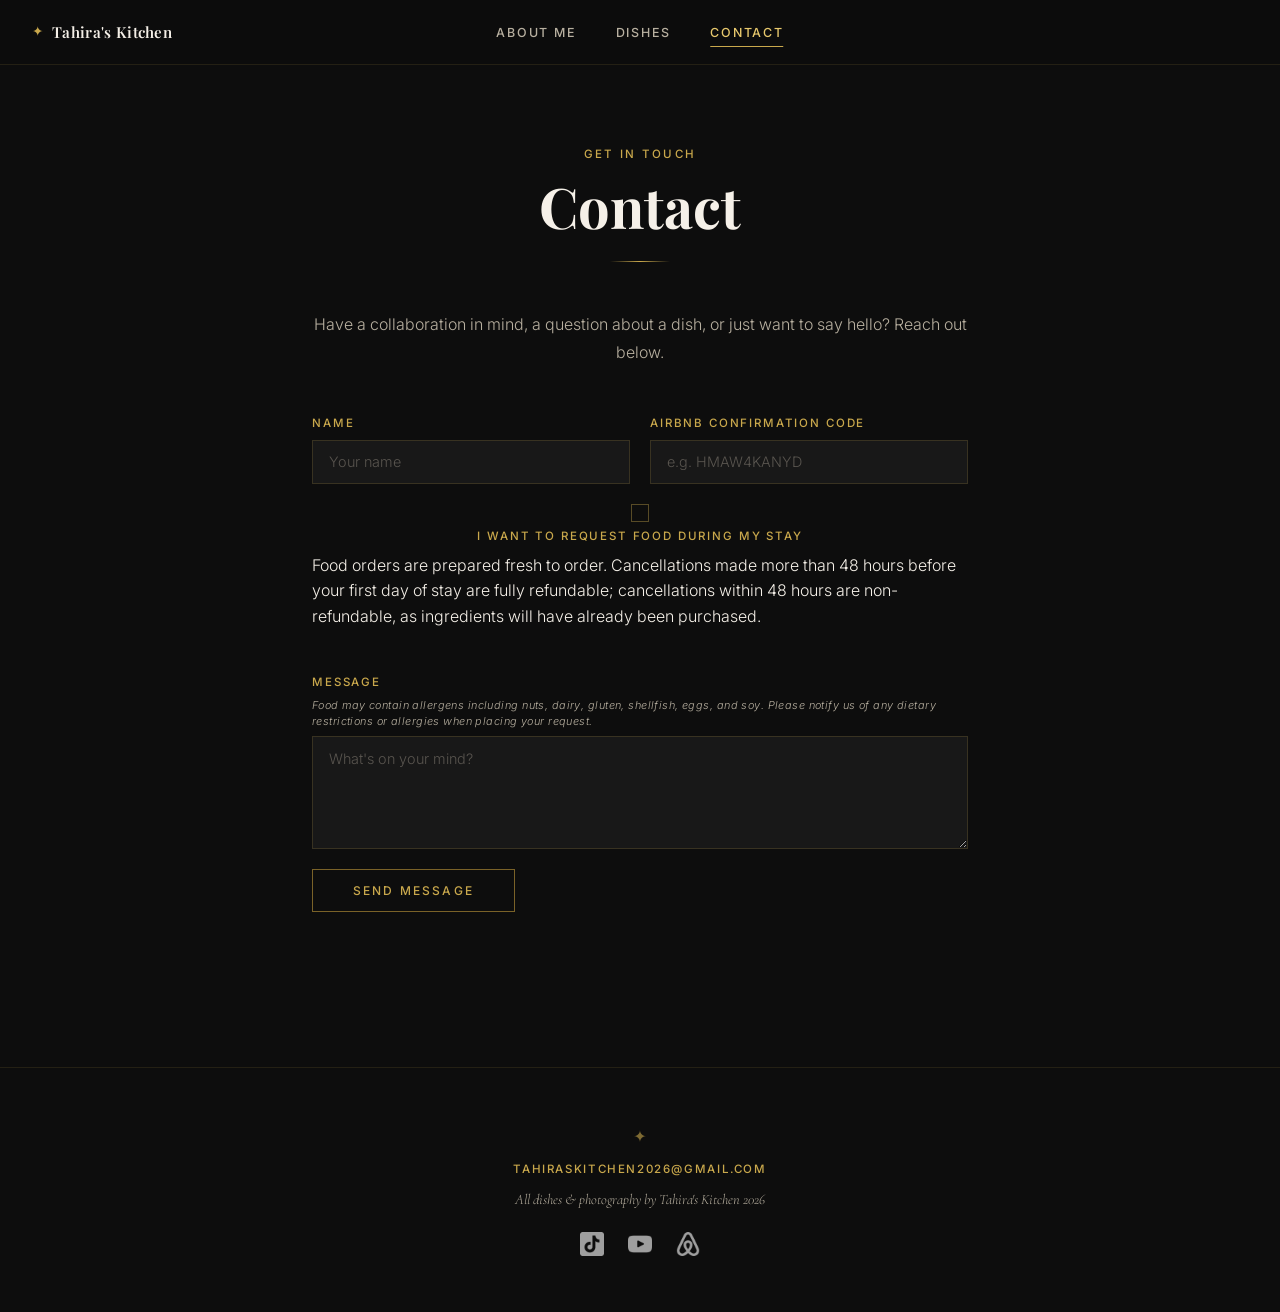
==== commit c68d41ba: "Update contact.html" ====
--- a/contact.html
+++ b/contact.html
@@ -72,6 +72,7 @@
             </span>
             I want to request food during my stay
           </label>
+          <p class="order-policy-note">Food orders are prepared fresh to order. Cancellations made more than 48 hours before your first day of stay are fully refundable; cancellations within 48 hours are non-refundable, as ingredients will have already been purchased.</p>
         </div>
 
         <!-- Order panel (hidden until checkbox checked) -->
@@ -147,6 +148,21 @@
         </div>
         <button type="submit" class="contact-submit">Send Message</button>
         <p class="form-note" id="form-note" aria-live="polite"></p>
+
+        <!-- Payment QR codes — shown only after a successful submission -->
+        <div class="payment-qr-wrap" id="payment-qr-wrap" hidden>
+          <p class="payment-qr-label">Scan to Pay</p>
+          <div class="payment-qr-row">
+            <div class="payment-qr-item">
+              <img src="images/payment-zelle.jpg" alt="Zelle payment QR code" class="payment-qr-img" />
+              <span class="payment-qr-caption">Zelle</span>
+            </div>
+            <div class="payment-qr-item">
+              <img src="images/payment-venmo.jpg" alt="Venmo payment QR code" class="payment-qr-img" />
+              <span class="payment-qr-caption">Venmo</span>
+            </div>
+          </div>
+        </div>
       </form>
 
     </div>
--- a/style.css
+++ b/style.css
@@ -1828,6 +1828,17 @@
 
 .footer-mark { color: var(--gold); font-size: 1rem; opacity: 0.6; }
 
+.footer-email-link {
+  font-size: 0.72rem;
+  letter-spacing: 0.14em;
+  text-transform: uppercase;
+  color: var(--gold);
+  font-weight: 500;
+  transition: color var(--transition);
+}
+
+.footer-email-link:hover { color: var(--gold-bright); }
+
 .site-footer p {
   font-family: var(--font-italic);
   font-style: italic;
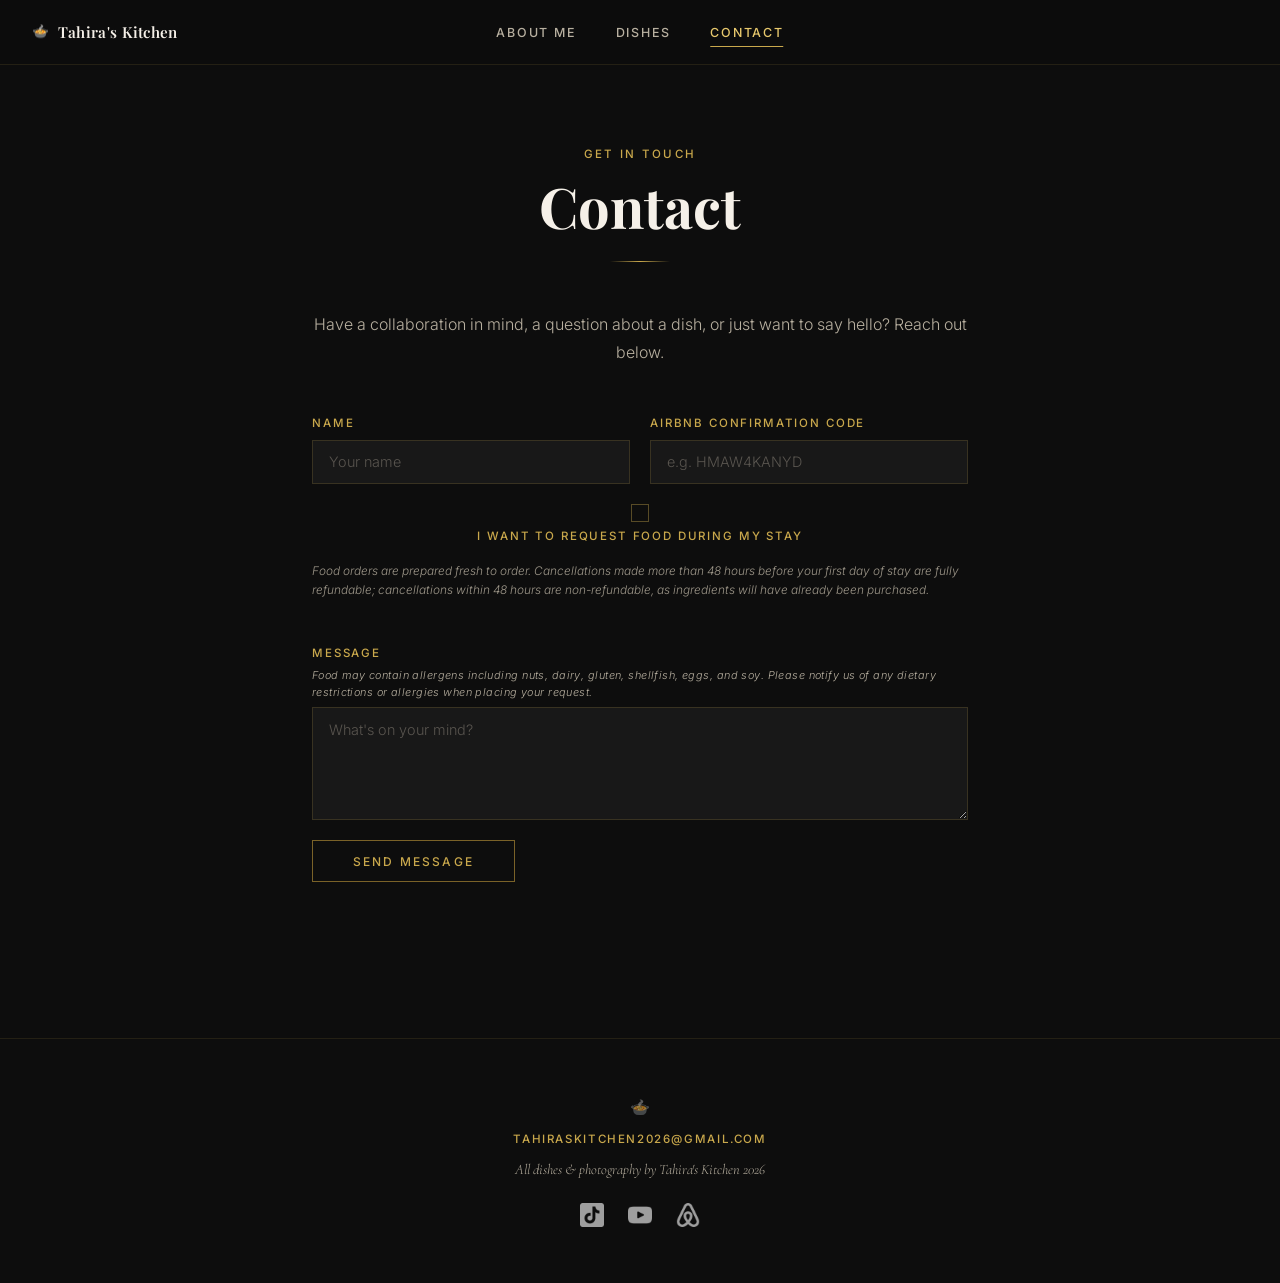
==== commit 839128d7: "Update contact.html" ====
--- a/contact.html
+++ b/contact.html
@@ -19,7 +19,7 @@
   <nav class="nav" id="nav" role="navigation" aria-label="Main navigation">
     <div class="nav-inner">
       <div class="nav-logo">
-        <span class="nav-logo-mark">✦</span>
+        <span class="nav-logo-mark">🍲</span>
         <a href="index.html" class="nav-logo-text">Tahira's Kitchen</a>
       </div>
       <ul class="nav-links" role="list">
@@ -170,7 +170,7 @@
 
   <footer class="site-footer">
     <div class="footer-inner">
-      <span class="footer-mark">✦</span>
+      <span class="footer-mark">🍲</span>
       <a href="mailto:TahirasKitchen2026@gmail.com" class="footer-email-link">TahirasKitchen2026@gmail.com</a>
       <p>All dishes &amp; photography by <em>Tahira's Kitchen 2026</em></p>
       <div class="footer-social">
--- a/style.css
+++ b/style.css
@@ -2545,3 +2545,67 @@
   border-color: #e88;
   color: #e88;
 }
+
+/* ── Order cancellation policy note ──────────────────────────────────────── */
+.order-policy-note {
+  font-size: 0.74rem;
+  color: var(--white-dim);
+  font-style: italic;
+  line-height: 1.6;
+  margin-top: 0.6rem;
+  opacity: 0.85;
+}
+
+/* ── Post-submit payment QR codes ────────────────────────────────────────── */
+.payment-qr-wrap {
+  margin-top: 1.5rem;
+  padding-top: 1.5rem;
+  border-top: 1px solid rgba(201,168,76,0.15);
+  text-align: center;
+}
+
+.payment-qr-label {
+  font-size: 0.68rem;
+  letter-spacing: 0.18em;
+  text-transform: uppercase;
+  color: var(--gold);
+  font-weight: 500;
+  margin-bottom: 1rem;
+}
+
+.payment-qr-row {
+  display: flex;
+  justify-content: center;
+  align-items: flex-start;
+  gap: 2.5rem;
+  flex-wrap: wrap;
+}
+
+.payment-qr-item {
+  display: flex;
+  flex-direction: column;
+  align-items: center;
+  gap: 0.6rem;
+}
+
+.payment-qr-img {
+  width: 150px;
+  height: 150px;
+  object-fit: contain;
+  background: var(--white);
+  padding: 0.6rem;
+  border: 1px solid rgba(201,168,76,0.2);
+}
+
+.payment-qr-caption {
+  font-size: 0.7rem;
+  letter-spacing: 0.12em;
+  text-transform: uppercase;
+  color: var(--white-dim);
+  font-weight: 500;
+}
+
+@media (max-width: 480px) {
+  .payment-qr-row { gap: 1.5rem; }
+  .payment-qr-img { width: 130px; height: 130px; }
+}
